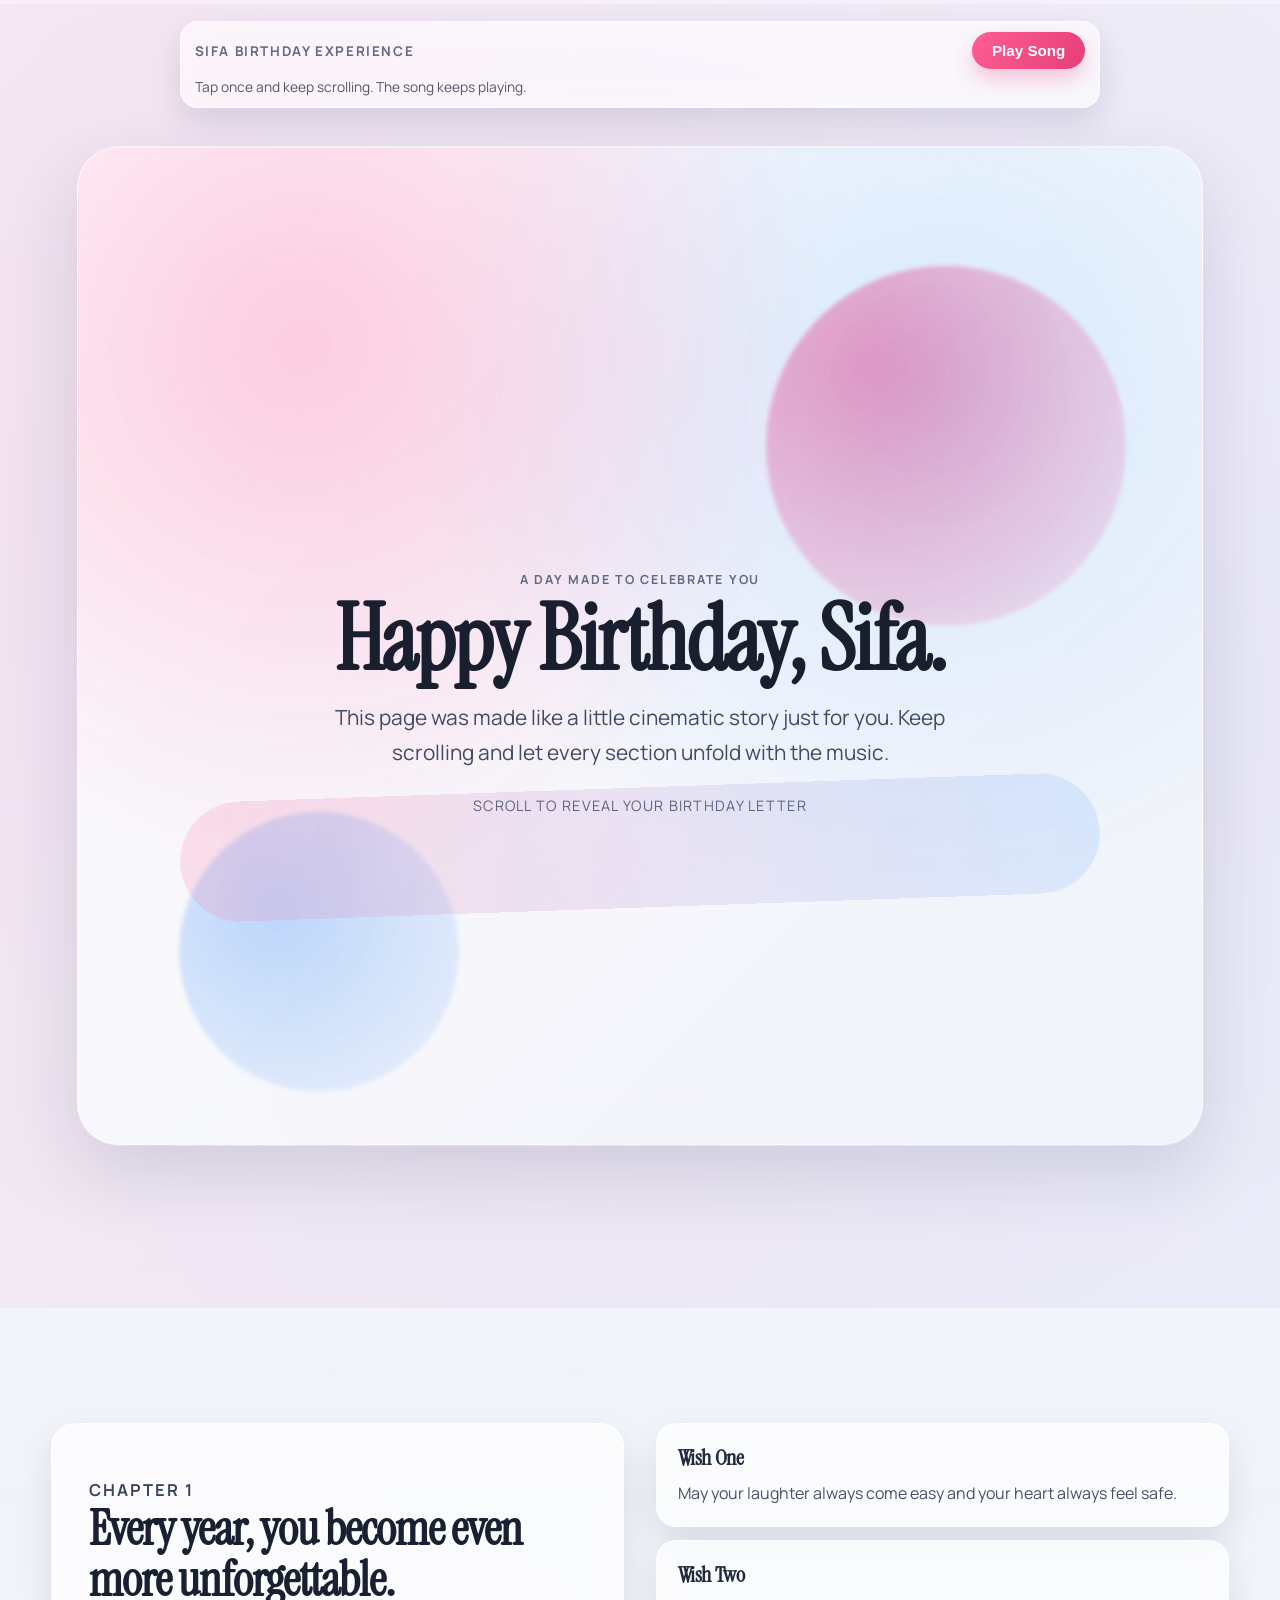
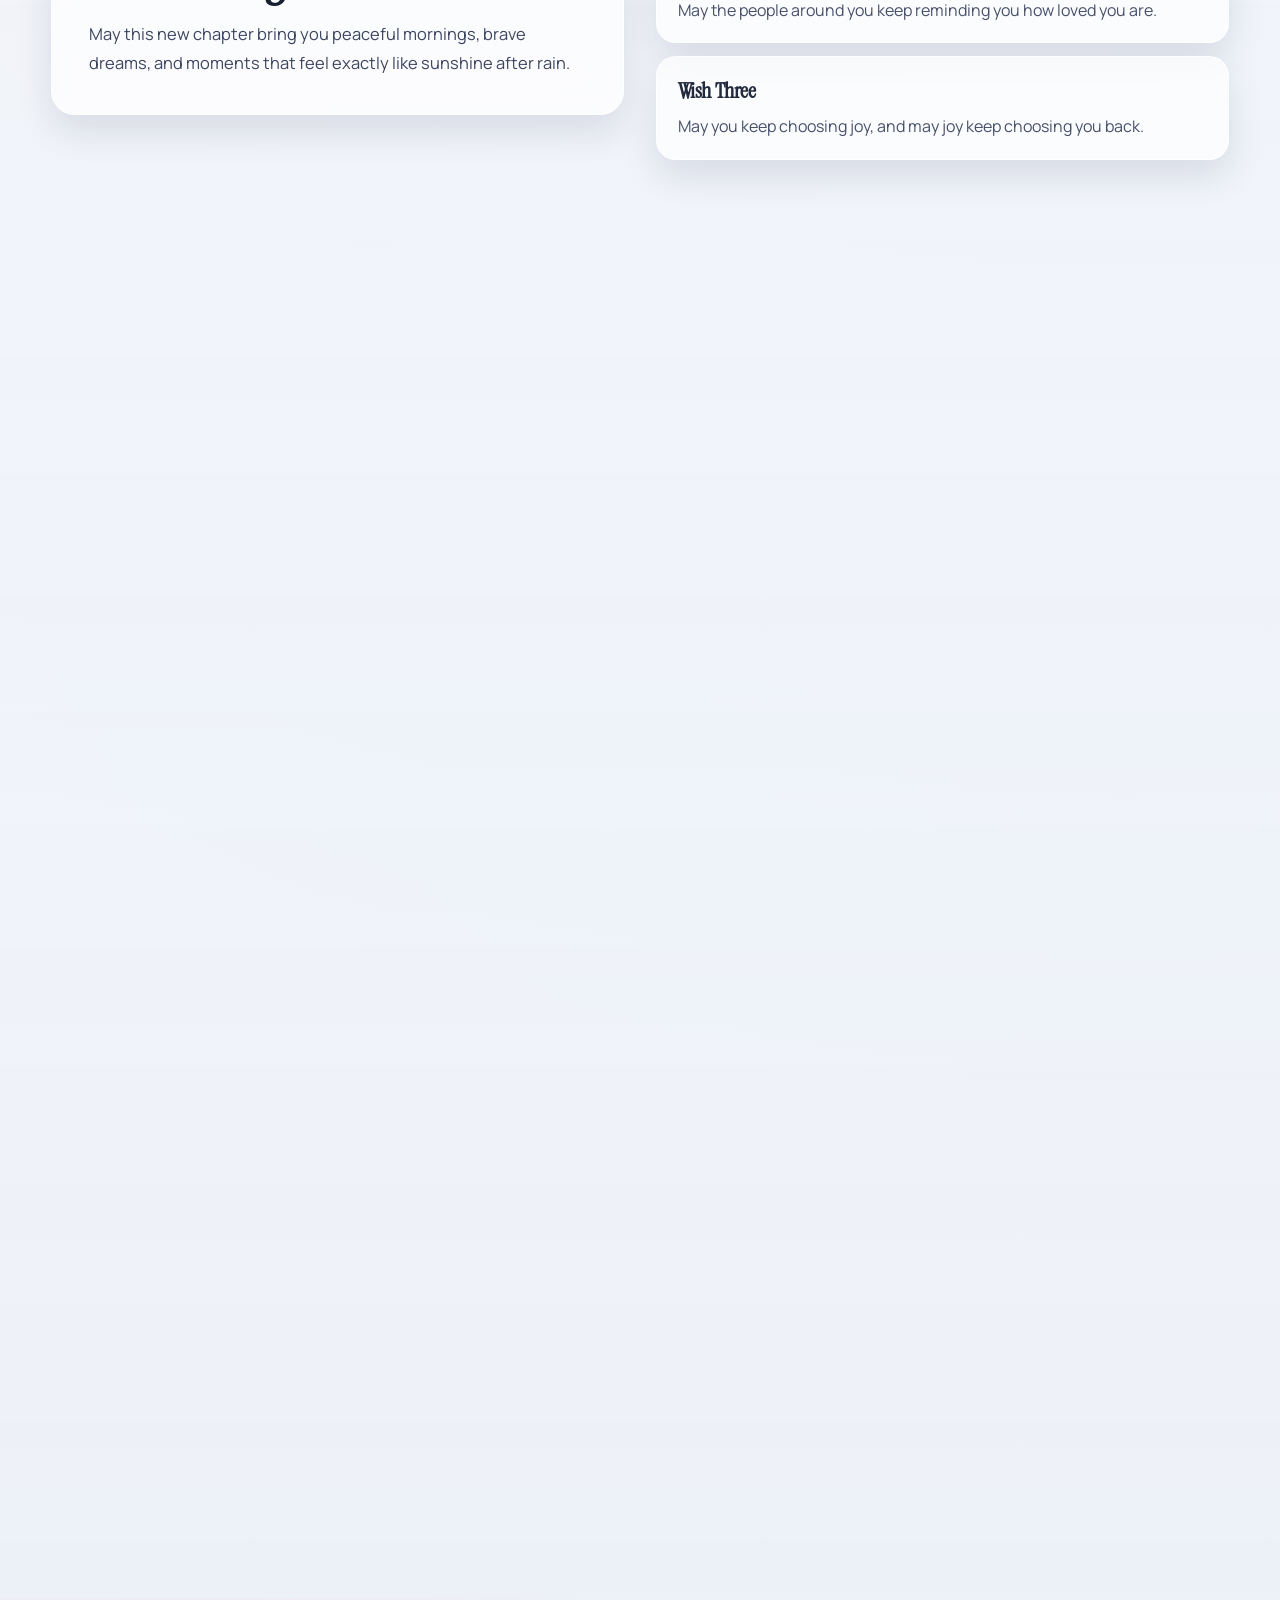
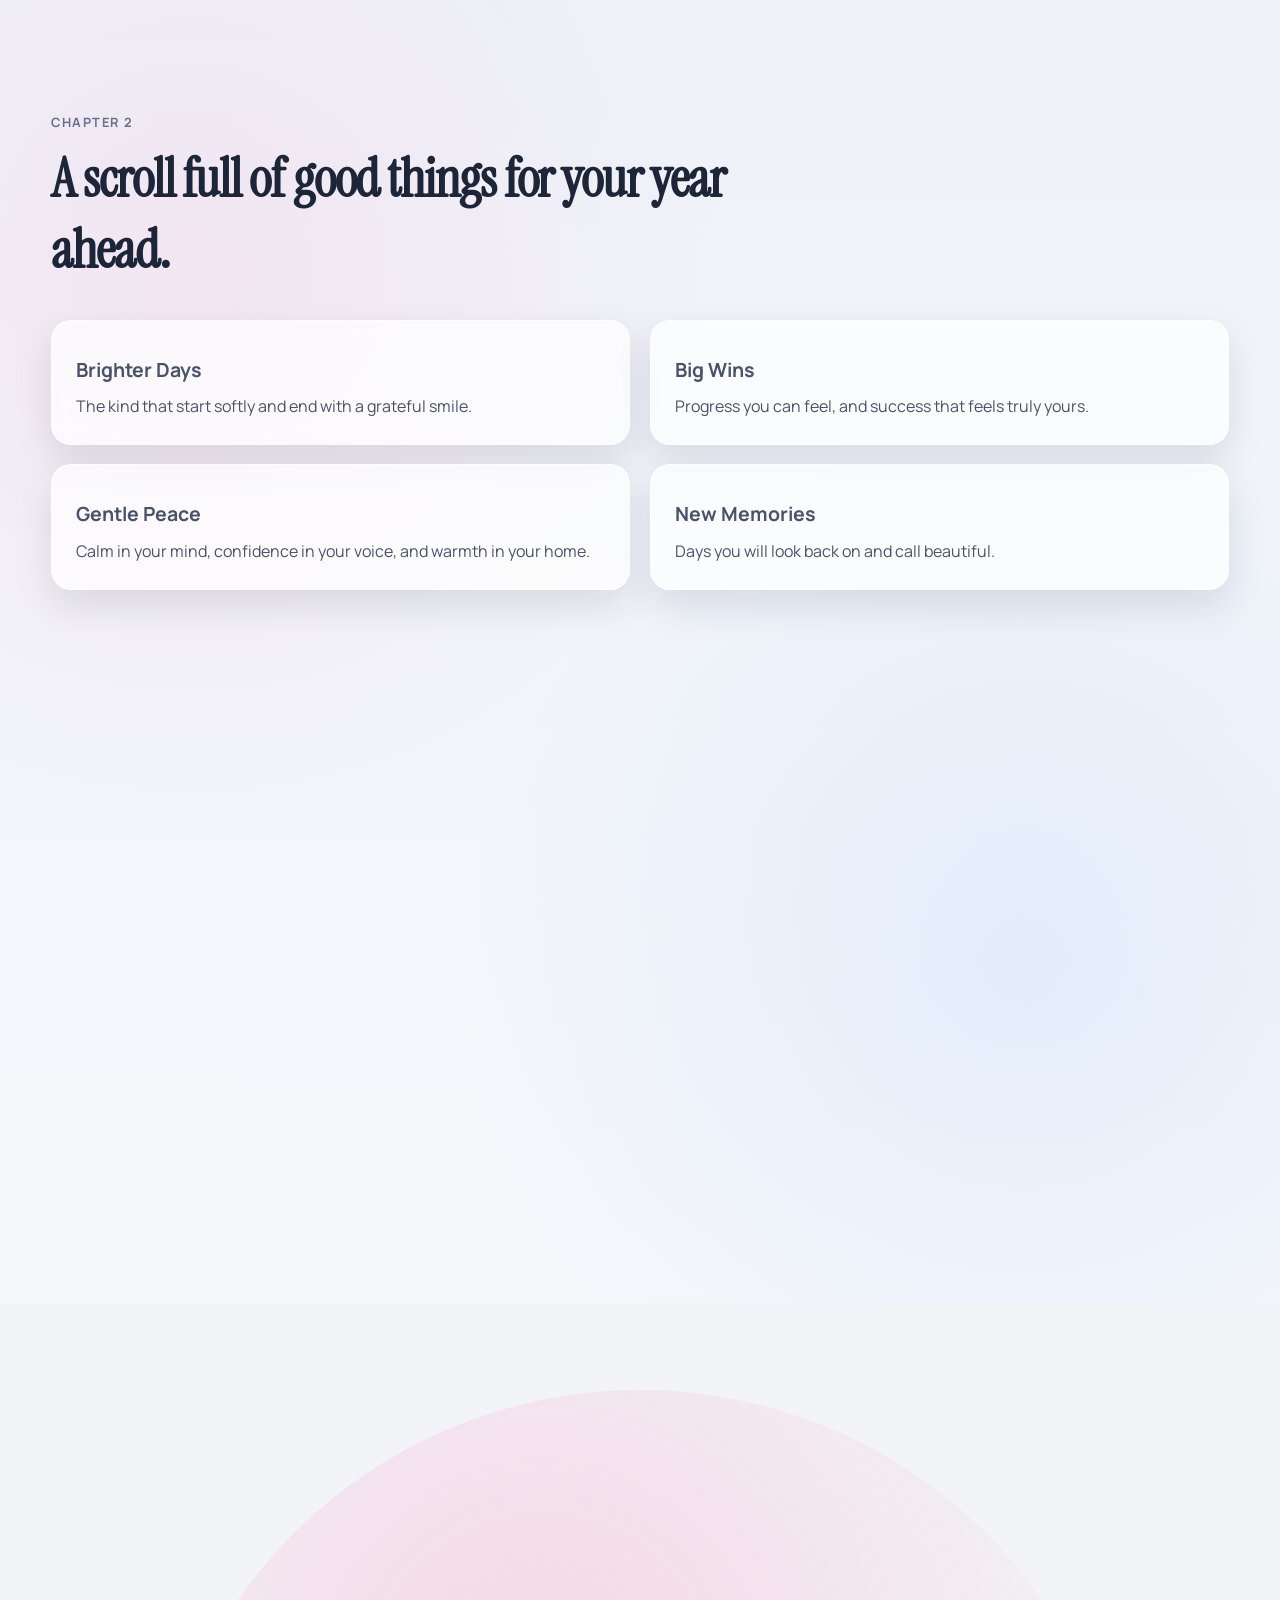
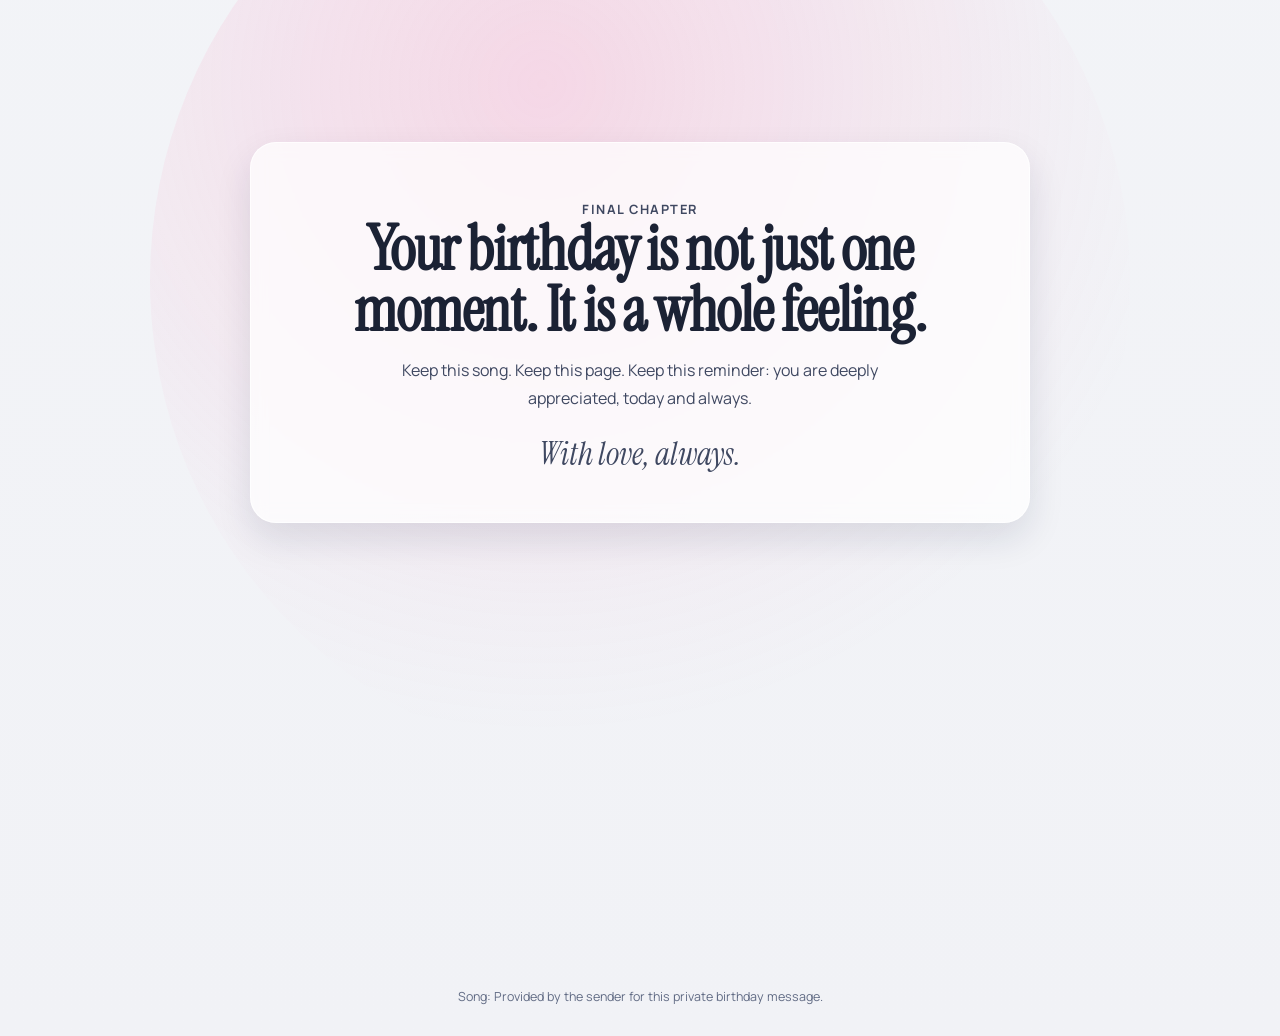
==== index.html @ 954534c9 "Redesign birthday page with immersive scroll storytelling and persistent audio dock" ====
<!doctype html>
<html lang="en">
<head>
  <meta charset="UTF-8" />
  <meta name="viewport" content="width=device-width, initial-scale=1.0" />
  <title>Happy Birthday, Sifa</title>
  <meta name="description" content="An animated birthday story for Sifa with engaging scroll effects and music." />
  <link rel="preconnect" href="https://fonts.googleapis.com" />
  <link rel="preconnect" href="https://fonts.gstatic.com" crossorigin />
  <link href="https://fonts.googleapis.com/css2?family=Instrument+Serif:ital@0;1&family=Manrope:wght@400;500;600;700&display=swap" rel="stylesheet" />
  <link rel="icon" href="assets/heart-favicon.svg" type="image/svg+xml" />
  <link rel="stylesheet" href="styles.css" />
</head>
<body>
  <div class="scroll-meter" aria-hidden="true"><span id="scroll-progress"></span></div>

  <header class="audio-dock" role="banner">
    <div class="audio-dock-shell">
      <p class="dock-label">Sifa Birthday Experience</p>
      <button id="music-toggle" type="button" aria-describedby="audio-status">Play Song</button>
      <p id="audio-status" class="status" aria-live="polite">Tap once and keep scrolling. The song keeps playing.</p>
    </div>
  </header>

  <main>
    <section class="panel hero" aria-label="Hero">
      <div class="layer hero-gradient" data-parallax data-speed="0.12"></div>
      <div class="layer hero-orb hero-orb-a" data-parallax data-speed="0.28"></div>
      <div class="layer hero-orb hero-orb-b" data-parallax data-speed="0.2"></div>
      <div class="layer hero-ribbon" data-parallax data-speed="0.16"></div>

      <div class="hero-content reveal">
        <p class="kicker">A Day Made To Celebrate You</p>
        <h1>Happy Birthday, Sifa.</h1>
        <p class="lede">
          This page was made like a little cinematic story just for you.
          Keep scrolling and let every section unfold with the music.
        </p>
        <p class="scroll-cue">Scroll to reveal your birthday letter</p>
      </div>
    </section>

    <section class="panel chapter chapter-one" aria-label="Birthday letter">
      <div class="chapter-frame">
        <article class="chapter-text reveal">
          <p class="chapter-id">Chapter 1</p>
          <h2>Every year, you become even more unforgettable.</h2>
          <p>
            May this new chapter bring you peaceful mornings, brave dreams,
            and moments that feel exactly like sunshine after rain.
          </p>
        </article>

        <div class="chapter-stack">
          <article class="glass-card reveal">
            <h3>Wish One</h3>
            <p>May your laughter always come easy and your heart always feel safe.</p>
          </article>
          <article class="glass-card reveal">
            <h3>Wish Two</h3>
            <p>May the people around you keep reminding you how loved you are.</p>
          </article>
          <article class="glass-card reveal">
            <h3>Wish Three</h3>
            <p>May you keep choosing joy, and may joy keep choosing you back.</p>
          </article>
        </div>
      </div>
    </section>

    <section class="panel moments" aria-label="Moments">
      <div class="moments-intro reveal">
        <p class="chapter-id">Chapter 2</p>
        <h2>A scroll full of good things for your year ahead.</h2>
      </div>

      <div class="moments-grid">
        <article class="moment reveal">
          <p class="moment-title">Brighter Days</p>
          <p>The kind that start softly and end with a grateful smile.</p>
        </article>
        <article class="moment reveal">
          <p class="moment-title">Big Wins</p>
          <p>Progress you can feel, and success that feels truly yours.</p>
        </article>
        <article class="moment reveal">
          <p class="moment-title">Gentle Peace</p>
          <p>Calm in your mind, confidence in your voice, and warmth in your home.</p>
        </article>
        <article class="moment reveal">
          <p class="moment-title">New Memories</p>
          <p>Days you will look back on and call beautiful.</p>
        </article>
      </div>
    </section>

    <section class="panel finale" aria-label="Final message">
      <div class="layer finale-glow" data-parallax data-speed="0.22"></div>
      <div class="finale-card reveal">
        <p class="chapter-id">Final Chapter</p>
        <h2>Your birthday is not just one moment. It is a whole feeling.</h2>
        <p>
          Keep this song. Keep this page. Keep this reminder:
          you are deeply appreciated, today and always.
        </p>
        <p class="signature">With love, always.</p>
      </div>
    </section>
  </main>

  <audio id="birthday-song" preload="auto" loop>
    <source src="assets/happy-birthday.mp3" type="audio/mpeg" />
    Your browser does not support the audio element.
  </audio>

  <footer class="credit">Song: Provided by the sender for this private birthday message.</footer>

  <script src="script.js"></script>
</body>
</html>
---- styles.css ----
:root {
  --ink: #1c2130;
  --muted: #636a80;
  --cream: #f7f6f3;
  --panel: #f0f2f7;
  --highlight: #fb4f86;
  --highlight-soft: rgba(251, 79, 134, 0.16);
  --line: rgba(255, 255, 255, 0.7);
}

* {
  box-sizing: border-box;
}

html,
body {
  margin: 0;
  padding: 0;
}

body {
  font-family: "Manrope", "Segoe UI", sans-serif;
  color: var(--ink);
  background:
    radial-gradient(circle at 12% 8%, rgba(247, 169, 203, 0.28), transparent 34%),
    radial-gradient(circle at 88% 12%, rgba(166, 201, 255, 0.26), transparent 40%),
    linear-gradient(180deg, #fcfcfd 0%, #f4f6f9 56%, #f1f2f6 100%);
  overflow-x: hidden;
}

.scroll-meter {
  position: fixed;
  top: 0;
  left: 0;
  width: 100%;
  height: 4px;
  background: rgba(255, 255, 255, 0.35);
  z-index: 30;
}

#scroll-progress {
  display: block;
  height: 100%;
  width: 0%;
  background: linear-gradient(90deg, #ff5f92, #ff8a5d);
  box-shadow: 0 0 16px rgba(255, 95, 146, 0.48);
  transition: width 120ms linear;
}

.audio-dock {
  position: fixed;
  top: clamp(0.8rem, 2vw, 1.3rem);
  left: 50%;
  transform: translateX(-50%);
  width: min(920px, 92vw);
  z-index: 20;
  pointer-events: none;
}

.audio-dock-shell {
  pointer-events: auto;
  display: grid;
  grid-template-columns: 1fr auto;
  gap: 0.5rem 1rem;
  align-items: center;
  border-radius: 18px;
  padding: 0.65rem 0.85rem 0.7rem;
  background: rgba(255, 255, 255, 0.62);
  border: 1px solid var(--line);
  box-shadow: 0 14px 32px rgba(20, 31, 64, 0.12);
  backdrop-filter: blur(12px) saturate(1.2);
  -webkit-backdrop-filter: blur(12px) saturate(1.2);
}

.dock-label {
  margin: 0;
  font-size: 0.84rem;
  font-weight: 700;
  letter-spacing: 0.12em;
  text-transform: uppercase;
  color: var(--muted);
}

.status {
  grid-column: 1 / -1;
  margin: 0;
  font-size: 0.86rem;
  color: #50576c;
}

button {
  border: none;
  border-radius: 999px;
  padding: 0.62rem 1.25rem;
  font-size: 0.95rem;
  font-weight: 700;
  color: #fff;
  background: linear-gradient(120deg, #fe5e92, #e63f78);
  cursor: pointer;
  box-shadow: 0 10px 20px rgba(230, 63, 120, 0.28);
  transition: transform 180ms ease, box-shadow 180ms ease;
}

button:hover,
button:focus-visible {
  transform: translateY(-1px);
  box-shadow: 0 14px 24px rgba(230, 63, 120, 0.34);
}

button:active {
  transform: translateY(0);
}

main {
  padding-top: 5.8rem;
}

.panel {
  position: relative;
  min-height: 120vh;
  padding: clamp(5rem, 9vw, 8rem) clamp(1.2rem, 4vw, 5rem);
}

.hero {
  min-height: 135vh;
  display: grid;
  place-items: center;
  isolation: isolate;
}

.layer {
  position: absolute;
  pointer-events: none;
  transform: translate3d(0, var(--parallax, 0px), 0);
  will-change: transform;
}

.hero-gradient {
  inset: 8vh 6vw 16vh;
  border-radius: 42px;
  background:
    radial-gradient(circle at 20% 20%, rgba(255, 132, 179, 0.38), transparent 44%),
    radial-gradient(circle at 76% 24%, rgba(155, 205, 255, 0.35), transparent 46%),
    linear-gradient(135deg, rgba(255, 255, 255, 0.86), rgba(242, 245, 251, 0.88));
  border: 1px solid rgba(255, 255, 255, 0.74);
  box-shadow: 0 30px 70px rgba(33, 48, 84, 0.14);
}

.hero-orb {
  border-radius: 999px;
  filter: blur(2px);
  mix-blend-mode: multiply;
}

.hero-orb-a {
  width: min(40vw, 360px);
  aspect-ratio: 1;
  top: 18vh;
  right: 12vw;
  background: radial-gradient(circle at 30% 28%, rgba(255, 116, 168, 0.66), rgba(255, 116, 168, 0.08));
}

.hero-orb-b {
  width: min(32vw, 280px);
  aspect-ratio: 1;
  bottom: 14vh;
  left: 14vw;
  background: radial-gradient(circle at 35% 35%, rgba(112, 173, 251, 0.44), rgba(112, 173, 251, 0.08));
}

.hero-ribbon {
  width: min(76vw, 920px);
  height: clamp(70px, 11vw, 120px);
  top: 62%;
  left: 50%;
  transform: translate3d(-50%, var(--parallax, 0px), 0) rotate(-2deg);
  border-radius: 999px;
  background: linear-gradient(95deg, rgba(255, 117, 161, 0.2), rgba(135, 188, 255, 0.24));
}

.hero-content {
  position: relative;
  max-width: 760px;
  text-align: center;
  padding: clamp(1.8rem, 4vw, 2.8rem);
}

.kicker {
  margin: 0;
  text-transform: uppercase;
  letter-spacing: 0.14em;
  font-size: 0.78rem;
  font-weight: 700;
  color: var(--muted);
}

h1,
h2,
h3 {
  margin: 0;
  font-family: "Instrument Serif", Georgia, serif;
  letter-spacing: -0.02em;
}

h1 {
  margin-top: 0.55rem;
  font-size: clamp(2.3rem, 8vw, 5.6rem);
  line-height: 0.95;
  color: #191f2e;
}

.lede {
  margin: 1.15rem auto 0;
  max-width: 54ch;
  font-size: clamp(1.02rem, 2.3vw, 1.3rem);
  color: #414a62;
  line-height: 1.7;
}

.scroll-cue {
  margin-top: 1.6rem;
  font-size: 0.9rem;
  letter-spacing: 0.09em;
  text-transform: uppercase;
  color: #5b6480;
}

.chapter-one {
  min-height: 210vh;
  background:
    linear-gradient(180deg, rgba(242, 245, 250, 0.88), rgba(236, 240, 247, 0.94));
}

.chapter-frame {
  position: sticky;
  top: clamp(5.8rem, 10vh, 7.8rem);
  display: grid;
  grid-template-columns: 1fr 1fr;
  gap: clamp(1rem, 3vw, 2rem);
  align-items: start;
}

.chapter-text,
.glass-card,
.finale-card,
.moment {
  background: rgba(255, 255, 255, 0.72);
  border: 1px solid rgba(255, 255, 255, 0.75);
  box-shadow: 0 16px 36px rgba(19, 31, 62, 0.11);
  backdrop-filter: blur(8px);
  -webkit-backdrop-filter: blur(8px);
}

.chapter-text {
  border-radius: 24px;
  padding: clamp(1.5rem, 3vw, 2.3rem);
}

.chapter-id {
  margin: 0 0 0.72rem;
  font-size: 0.8rem;
  text-transform: uppercase;
  letter-spacing: 0.12em;
  color: #66708a;
  font-weight: 700;
}

.chapter-text h2 {
  font-size: clamp(1.9rem, 4.5vw, 3rem);
  line-height: 1.05;
  color: #182032;
}

.chapter-text p {
  margin: 0.95rem 0 0;
  font-size: 1.03rem;
  line-height: 1.72;
  color: #3c4560;
}

.chapter-stack {
  display: grid;
  gap: 0.8rem;
}

.glass-card {
  border-radius: 20px;
  padding: 1.2rem 1.3rem;
}

.glass-card h3 {
  font-size: 1.38rem;
  color: #222a3e;
}

.glass-card p {
  margin: 0.55rem 0 0;
  color: #47506a;
  line-height: 1.6;
}

.moments {
  min-height: 145vh;
  background:
    radial-gradient(circle at 15% 22%, rgba(255, 130, 182, 0.12), transparent 36%),
    radial-gradient(circle at 80% 74%, rgba(125, 181, 255, 0.14), transparent 40%),
    linear-gradient(180deg, #eef2f8, #f6f7fb);
}

.moments-intro {
  max-width: 760px;
}

.moments-intro h2 {
  font-size: clamp(1.9rem, 4.4vw, 3.4rem);
  color: #1d2538;
}

.moments-grid {
  margin-top: clamp(1.2rem, 4vw, 2.2rem);
  display: grid;
  grid-template-columns: repeat(2, minmax(0, 1fr));
  gap: clamp(0.8rem, 2vw, 1.2rem);
}

.moment {
  border-radius: 20px;
  padding: clamp(1rem, 2.6vw, 1.5rem);
}

.moment-title {
  margin: 0;
  font-size: 1.22rem;
  font-weight: 700;
  color: #1f2940;
}

.moment p {
  margin: 0.58rem 0 0;
  line-height: 1.6;
  color: #4a526b;
}

.finale {
  min-height: 140vh;
  display: grid;
  place-items: center;
  isolation: isolate;
}

.finale-glow {
  width: min(80vw, 980px);
  height: min(80vw, 980px);
  border-radius: 999px;
  top: 18%;
  left: 50%;
  transform: translate3d(-50%, var(--parallax, 0px), 0);
  background: radial-gradient(circle at 40% 30%, rgba(255, 127, 177, 0.24), rgba(255, 127, 177, 0.03) 58%, transparent 72%);
}

.finale-card {
  position: relative;
  z-index: 1;
  width: min(780px, 92vw);
  border-radius: 26px;
  padding: clamp(1.6rem, 4vw, 2.5rem);
  text-align: center;
}

.finale-card h2 {
  font-size: clamp(2rem, 5vw, 3.8rem);
  line-height: 1;
  color: #1b2234;
}

.finale-card p {
  margin: 0.95rem auto 0;
  max-width: 52ch;
  line-height: 1.72;
  color: #3f4861;
}

.signature {
  margin-top: 1.35rem;
  font-family: "Instrument Serif", Georgia, serif;
  font-size: clamp(1.4rem, 3vw, 2rem);
  font-style: italic;
  color: #172238;
}

.credit {
  padding: 1.6rem 1rem 1.9rem;
  text-align: center;
  font-size: 0.78rem;
  color: #616b84;
}

.reveal {
  opacity: 0;
  transform: translateY(26px) scale(0.985);
  transition: opacity 620ms ease, transform 700ms ease;
}

.reveal.is-visible {
  opacity: 1;
  transform: translateY(0) scale(1);
}

@media (max-width: 920px) {
  .chapter-frame {
    grid-template-columns: 1fr;
    position: static;
  }

  .chapter-one {
    min-height: auto;
  }

  .moments-grid {
    grid-template-columns: 1fr;
  }
}

@media (max-width: 640px) {
  .audio-dock-shell {
    grid-template-columns: 1fr;
    gap: 0.5rem;
  }

  button {
    width: 100%;
  }

  main {
    padding-top: 7.4rem;
  }

  .panel {
    padding-inline: 1rem;
  }
}

@media (prefers-reduced-motion: reduce) {
  .layer,
  .reveal,
  button,
  #scroll-progress {
    transition: none !important;
    animation: none !important;
  }

  .reveal {
    opacity: 1;
    transform: none;
  }
}
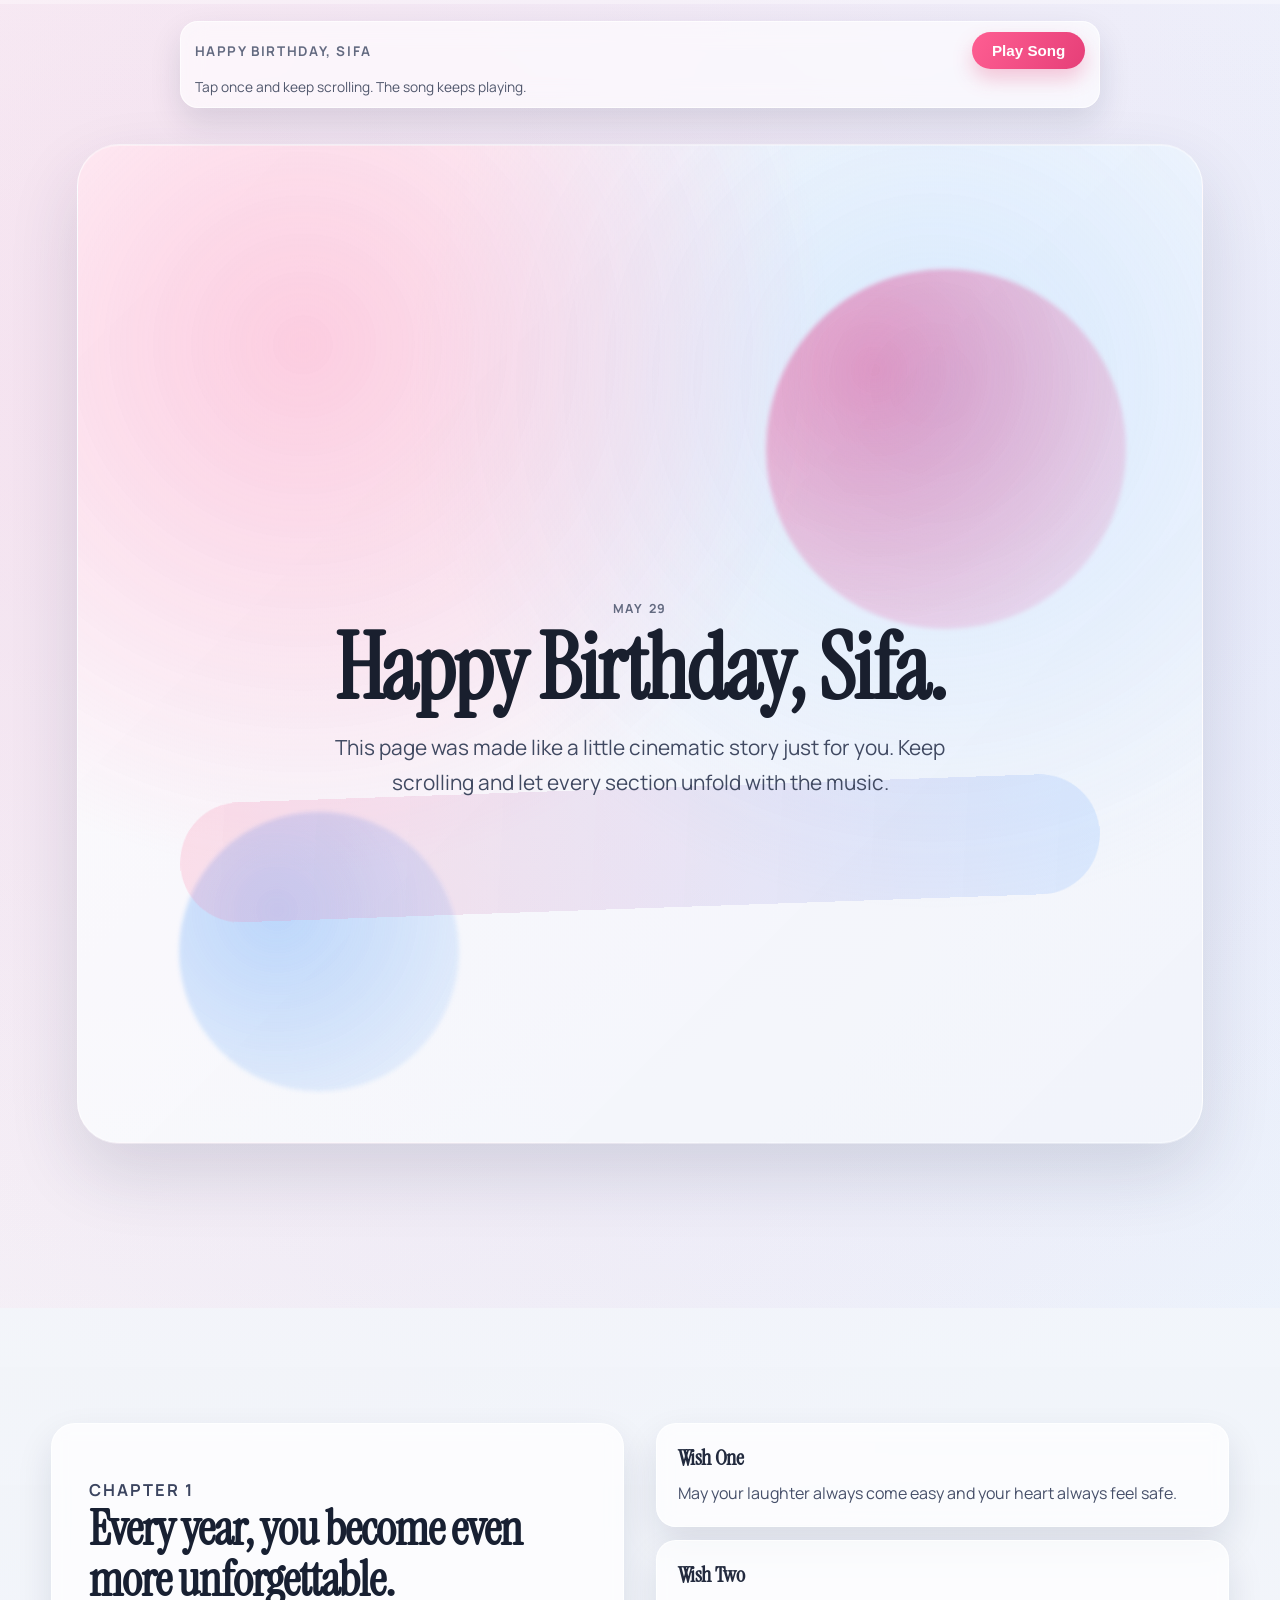
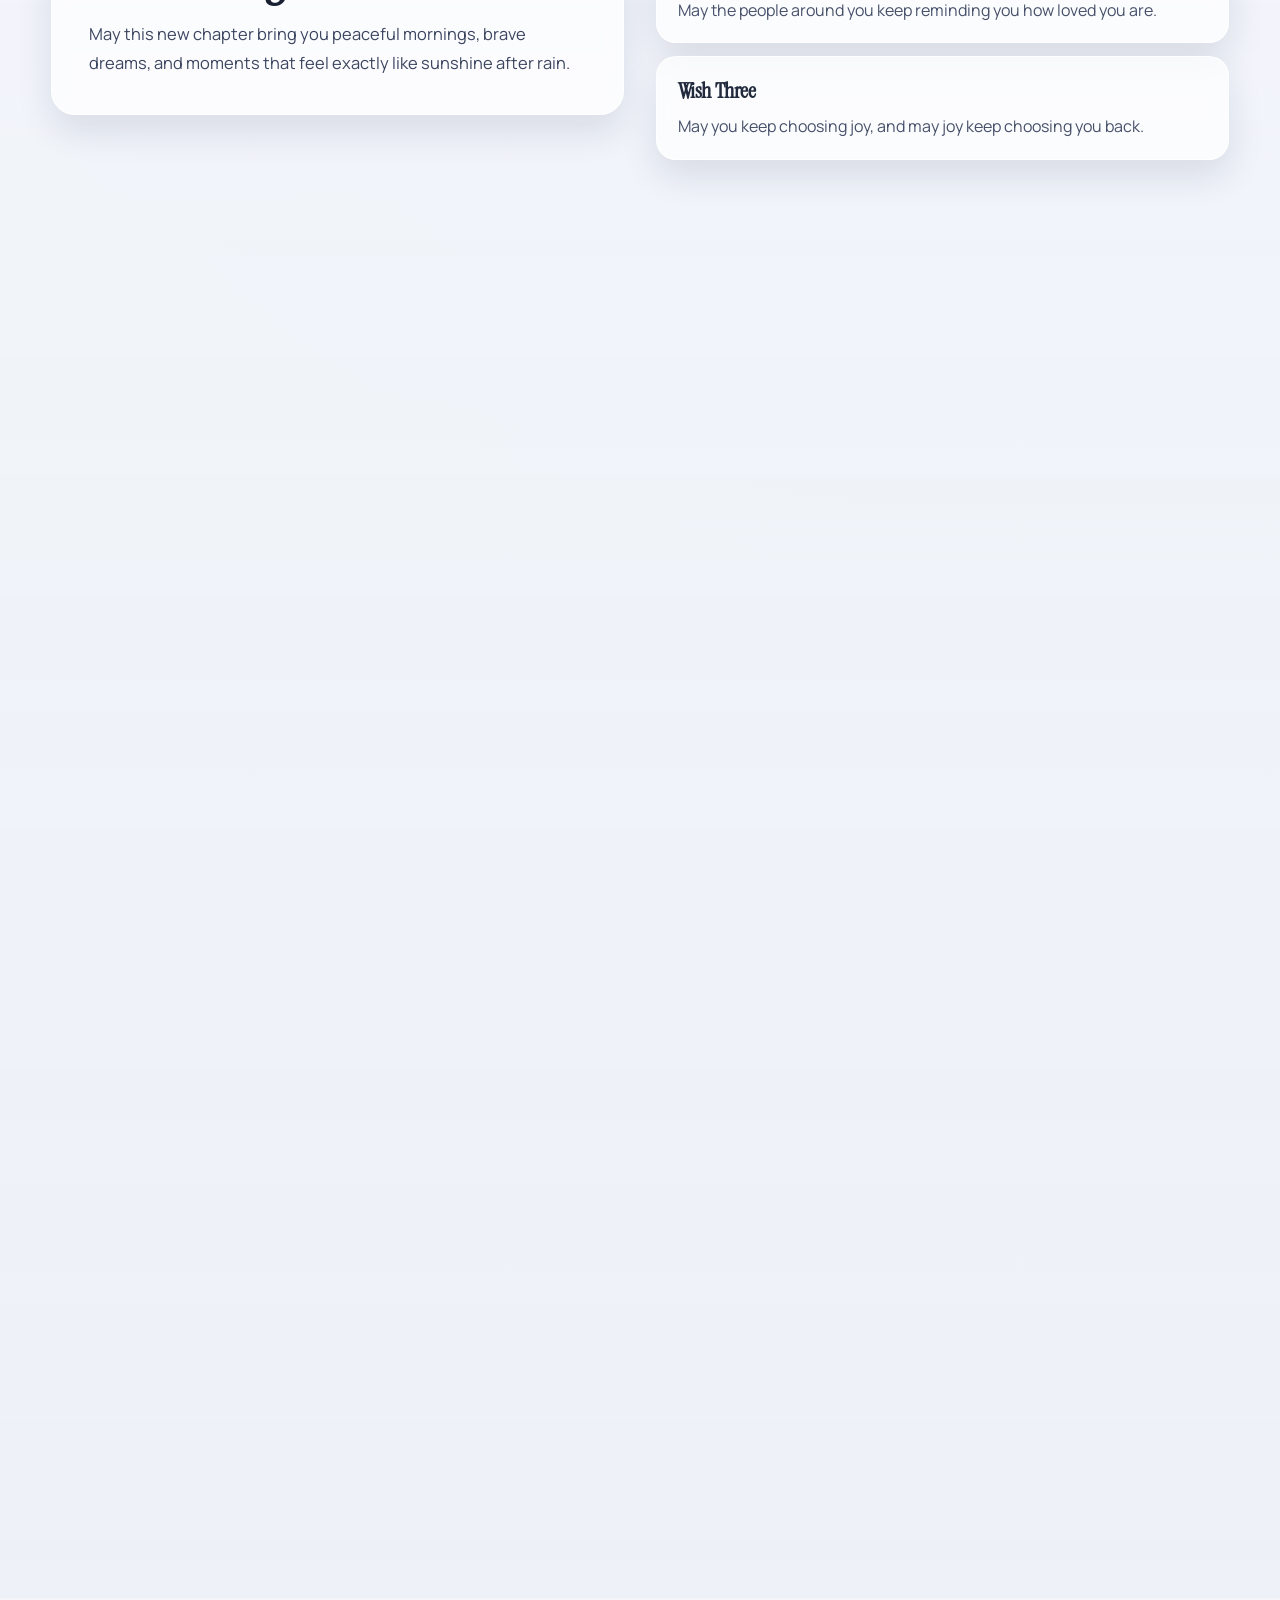
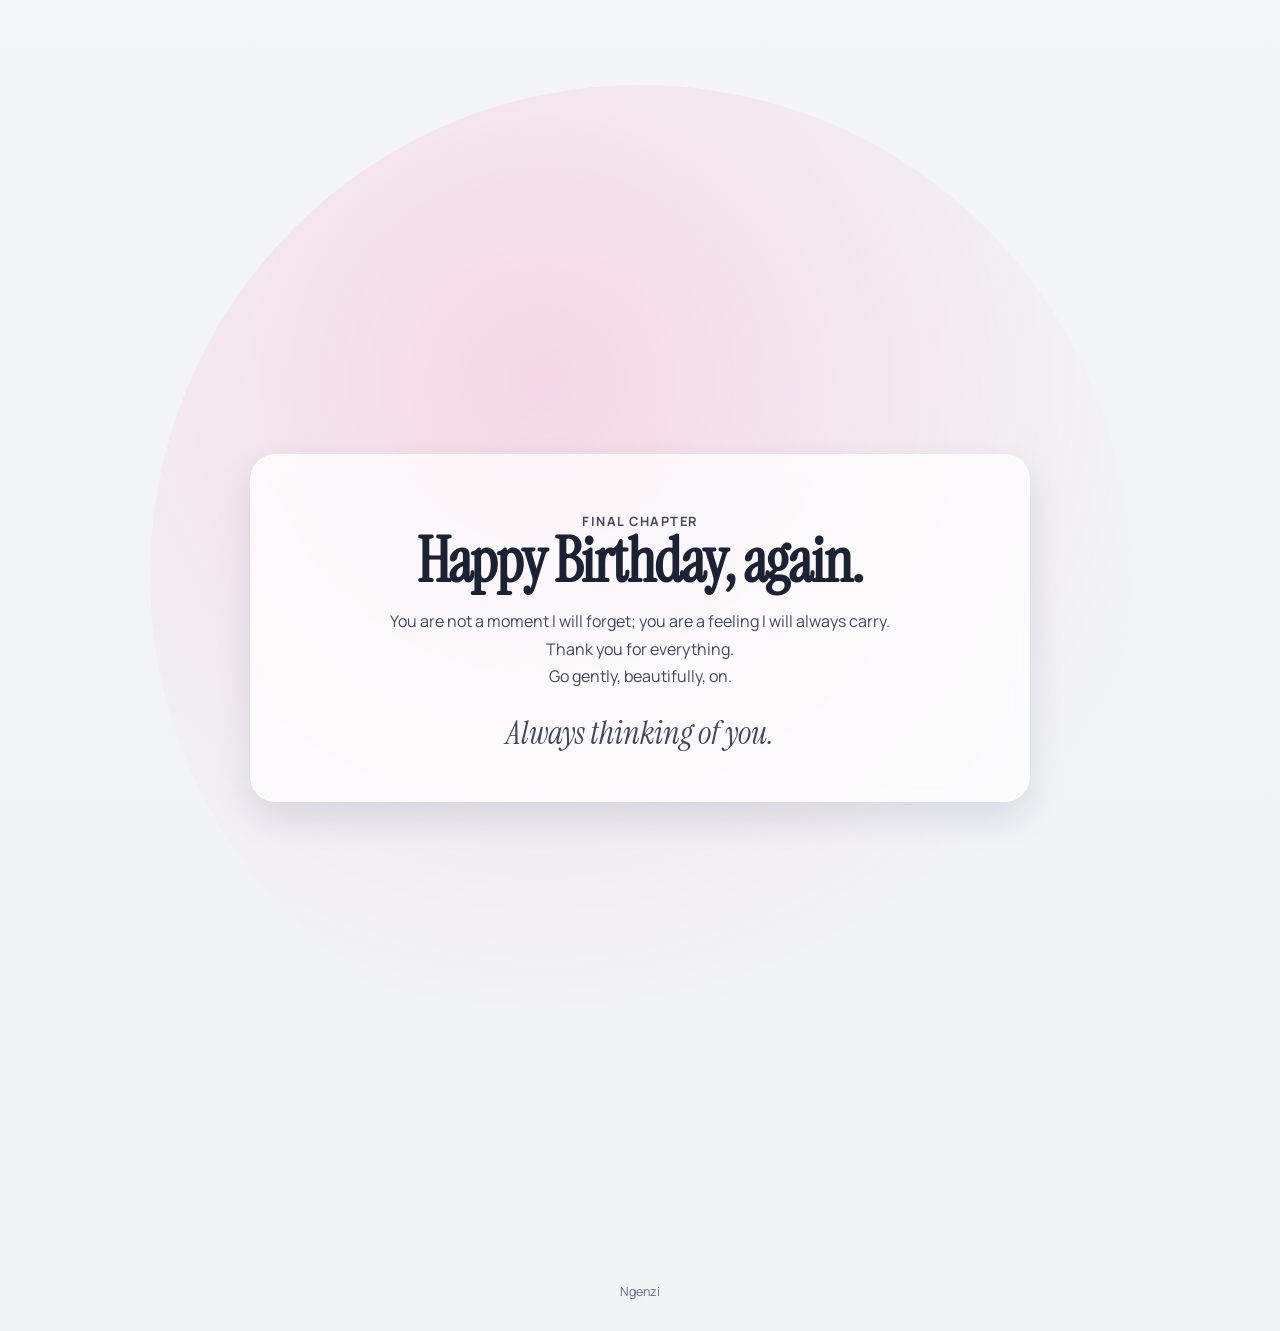
==== commit d11498d4: "Polish birthday page text and restore audio status element" ====
--- a/index.html
+++ b/index.html
@@ -16,7 +16,7 @@
 
   <header class="audio-dock" role="banner">
     <div class="audio-dock-shell">
-      <p class="dock-label">Sifa Birthday Experience</p>
+      <p class="dock-label">Happy Birthday, Sifa</p>
       <button id="music-toggle" type="button" aria-describedby="audio-status">Play Song</button>
       <p id="audio-status" class="status" aria-live="polite">Tap once and keep scrolling. The song keeps playing.</p>
     </div>
@@ -30,13 +30,12 @@
       <div class="layer hero-ribbon" data-parallax data-speed="0.16"></div>
 
       <div class="hero-content reveal">
-        <p class="kicker">A Day Made To Celebrate You</p>
+        <p class="kicker">May 29</p>
         <h1>Happy Birthday, Sifa.</h1>
         <p class="lede">
           This page was made like a little cinematic story just for you.
           Keep scrolling and let every section unfold with the music.
         </p>
-        <p class="scroll-cue">Scroll to reveal your birthday letter</p>
       </div>
     </section>
 
@@ -68,42 +67,19 @@
       </div>
     </section>
 
-    <section class="panel moments" aria-label="Moments">
-      <div class="moments-intro reveal">
-        <p class="chapter-id">Chapter 2</p>
-        <h2>A scroll full of good things for your year ahead.</h2>
-      </div>
-
-      <div class="moments-grid">
-        <article class="moment reveal">
-          <p class="moment-title">Brighter Days</p>
-          <p>The kind that start softly and end with a grateful smile.</p>
-        </article>
-        <article class="moment reveal">
-          <p class="moment-title">Big Wins</p>
-          <p>Progress you can feel, and success that feels truly yours.</p>
-        </article>
-        <article class="moment reveal">
-          <p class="moment-title">Gentle Peace</p>
-          <p>Calm in your mind, confidence in your voice, and warmth in your home.</p>
-        </article>
-        <article class="moment reveal">
-          <p class="moment-title">New Memories</p>
-          <p>Days you will look back on and call beautiful.</p>
-        </article>
-      </div>
-    </section>
 
     <section class="panel finale" aria-label="Final message">
       <div class="layer finale-glow" data-parallax data-speed="0.22"></div>
       <div class="finale-card reveal">
         <p class="chapter-id">Final Chapter</p>
-        <h2>Your birthday is not just one moment. It is a whole feeling.</h2>
+        <h2>Happy Birthday, again.</h2>
         <p>
-          Keep this song. Keep this page. Keep this reminder:
-          you are deeply appreciated, today and always.
+          You are not a moment I will forget; you are a feeling
+          I will always carry. Thank you for everything.
+          <br>
+          Go gently, beautifully, on.
         </p>
-        <p class="signature">With love, always.</p>
+        <p class="signature">Always thinking of you.</p>
       </div>
     </section>
   </main>
@@ -113,7 +89,7 @@
     Your browser does not support the audio element.
   </audio>
 
-  <footer class="credit">Song: Provided by the sender for this private birthday message.</footer>
+  <footer class="credit">Ngenzi</footer>
 
   <script src="script.js"></script>
 </body>
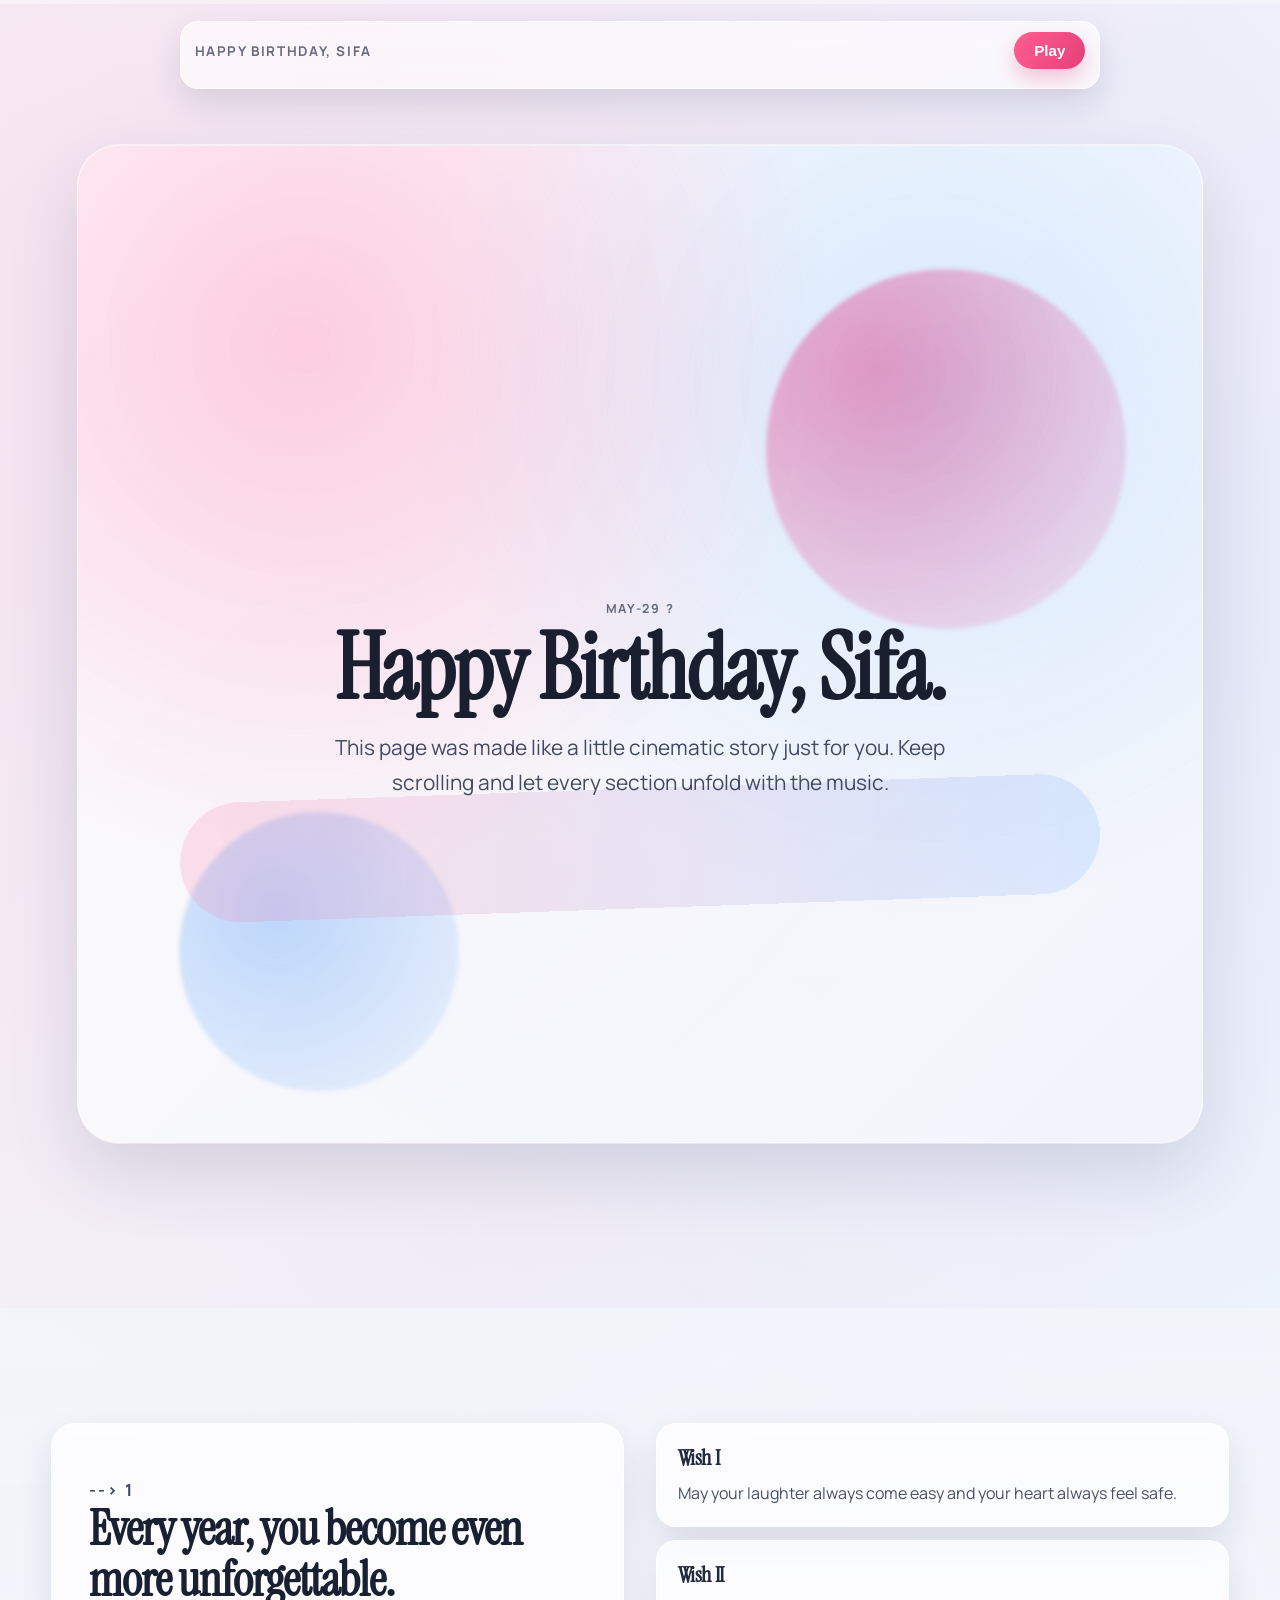
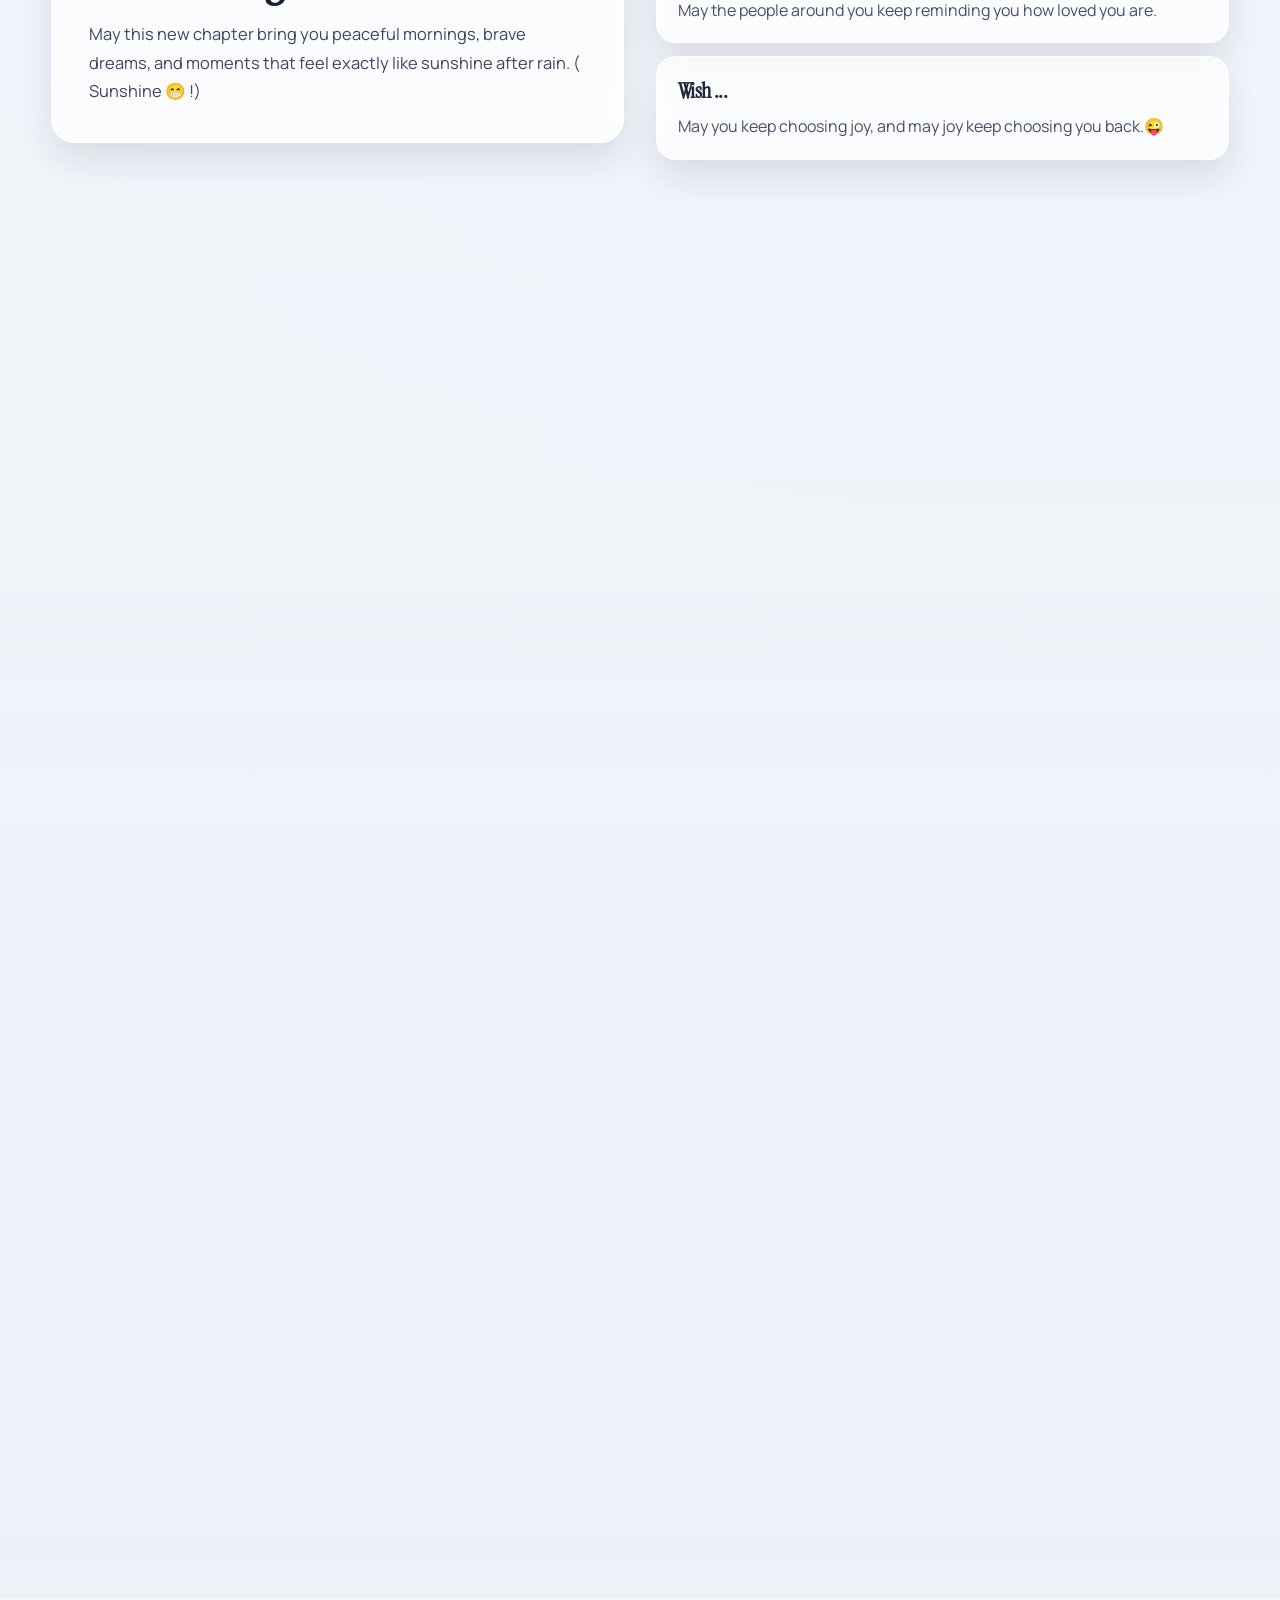
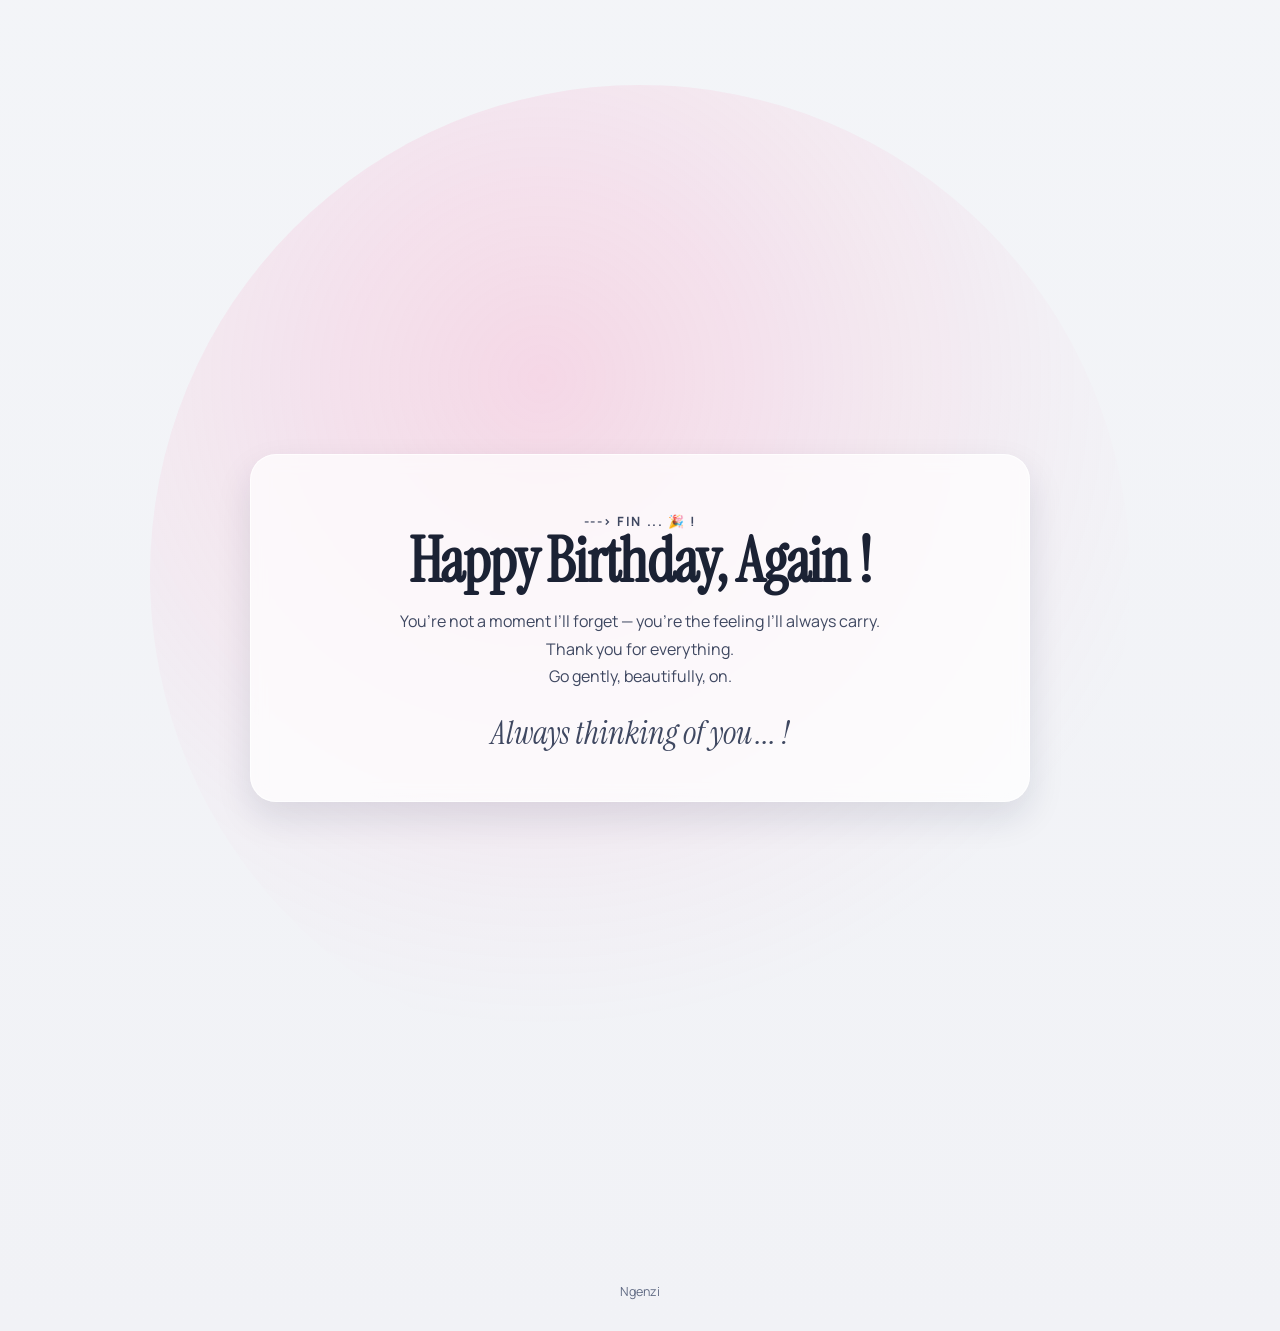
==== commit c2cdc595: "Restore user-authored birthday wording and remove chapter labels" ====
--- a/index.html
+++ b/index.html
@@ -17,8 +17,8 @@
   <header class="audio-dock" role="banner">
     <div class="audio-dock-shell">
       <p class="dock-label">Happy Birthday, Sifa</p>
-      <button id="music-toggle" type="button" aria-describedby="audio-status">Play Song</button>
-      <p id="audio-status" class="status" aria-live="polite">Tap once and keep scrolling. The song keeps playing.</p>
+      <button id="music-toggle" type="button" aria-describedby="audio-status">Play</button>
+      <p id="audio-status" class="status" aria-live="polite"></p>
     </div>
   </header>
 
@@ -30,7 +30,7 @@
       <div class="layer hero-ribbon" data-parallax data-speed="0.16"></div>
 
       <div class="hero-content reveal">
-        <p class="kicker">May 29</p>
+        <p class="kicker">May-29 ? </p>
         <h1>Happy Birthday, Sifa.</h1>
         <p class="lede">
           This page was made like a little cinematic story just for you.
@@ -42,26 +42,26 @@
     <section class="panel chapter chapter-one" aria-label="Birthday letter">
       <div class="chapter-frame">
         <article class="chapter-text reveal">
-          <p class="chapter-id">Chapter 1</p>
+          <p class="chapter-id">--> 1</p>
           <h2>Every year, you become even more unforgettable.</h2>
           <p>
             May this new chapter bring you peaceful mornings, brave dreams,
-            and moments that feel exactly like sunshine after rain.
+            and moments that feel exactly like sunshine after rain. ( Sunshine 😁 !)
           </p>
         </article>
 
         <div class="chapter-stack">
           <article class="glass-card reveal">
-            <h3>Wish One</h3>
+            <h3>Wish I</h3>
             <p>May your laughter always come easy and your heart always feel safe.</p>
           </article>
           <article class="glass-card reveal">
-            <h3>Wish Two</h3>
+            <h3>Wish II</h3>
             <p>May the people around you keep reminding you how loved you are.</p>
           </article>
           <article class="glass-card reveal">
-            <h3>Wish Three</h3>
-            <p>May you keep choosing joy, and may joy keep choosing you back.</p>
+            <h3>Wish ...</h3>
+            <p>May you keep choosing joy, and may joy keep choosing you back.😜</p>
           </article>
         </div>
       </div>
@@ -71,15 +71,15 @@
     <section class="panel finale" aria-label="Final message">
       <div class="layer finale-glow" data-parallax data-speed="0.22"></div>
       <div class="finale-card reveal">
-        <p class="chapter-id">Final Chapter</p>
-        <h2>Happy Birthday, again.</h2>
+        <p class="chapter-id">---> Fin ... 🎉 !</p>
+        <h2>Happy Birthday, Again !</h2>
         <p>
-          You are not a moment I will forget; you are a feeling
-          I will always carry. Thank you for everything.
+          You’re not a moment I’ll forget — you’re the feeling
+          I’ll always carry. Thank you for everything.
           <br>
           Go gently, beautifully, on.
         </p>
-        <p class="signature">Always thinking of you.</p>
+        <p class="signature">Always thinking of you ... !</p>
       </div>
     </section>
   </main>
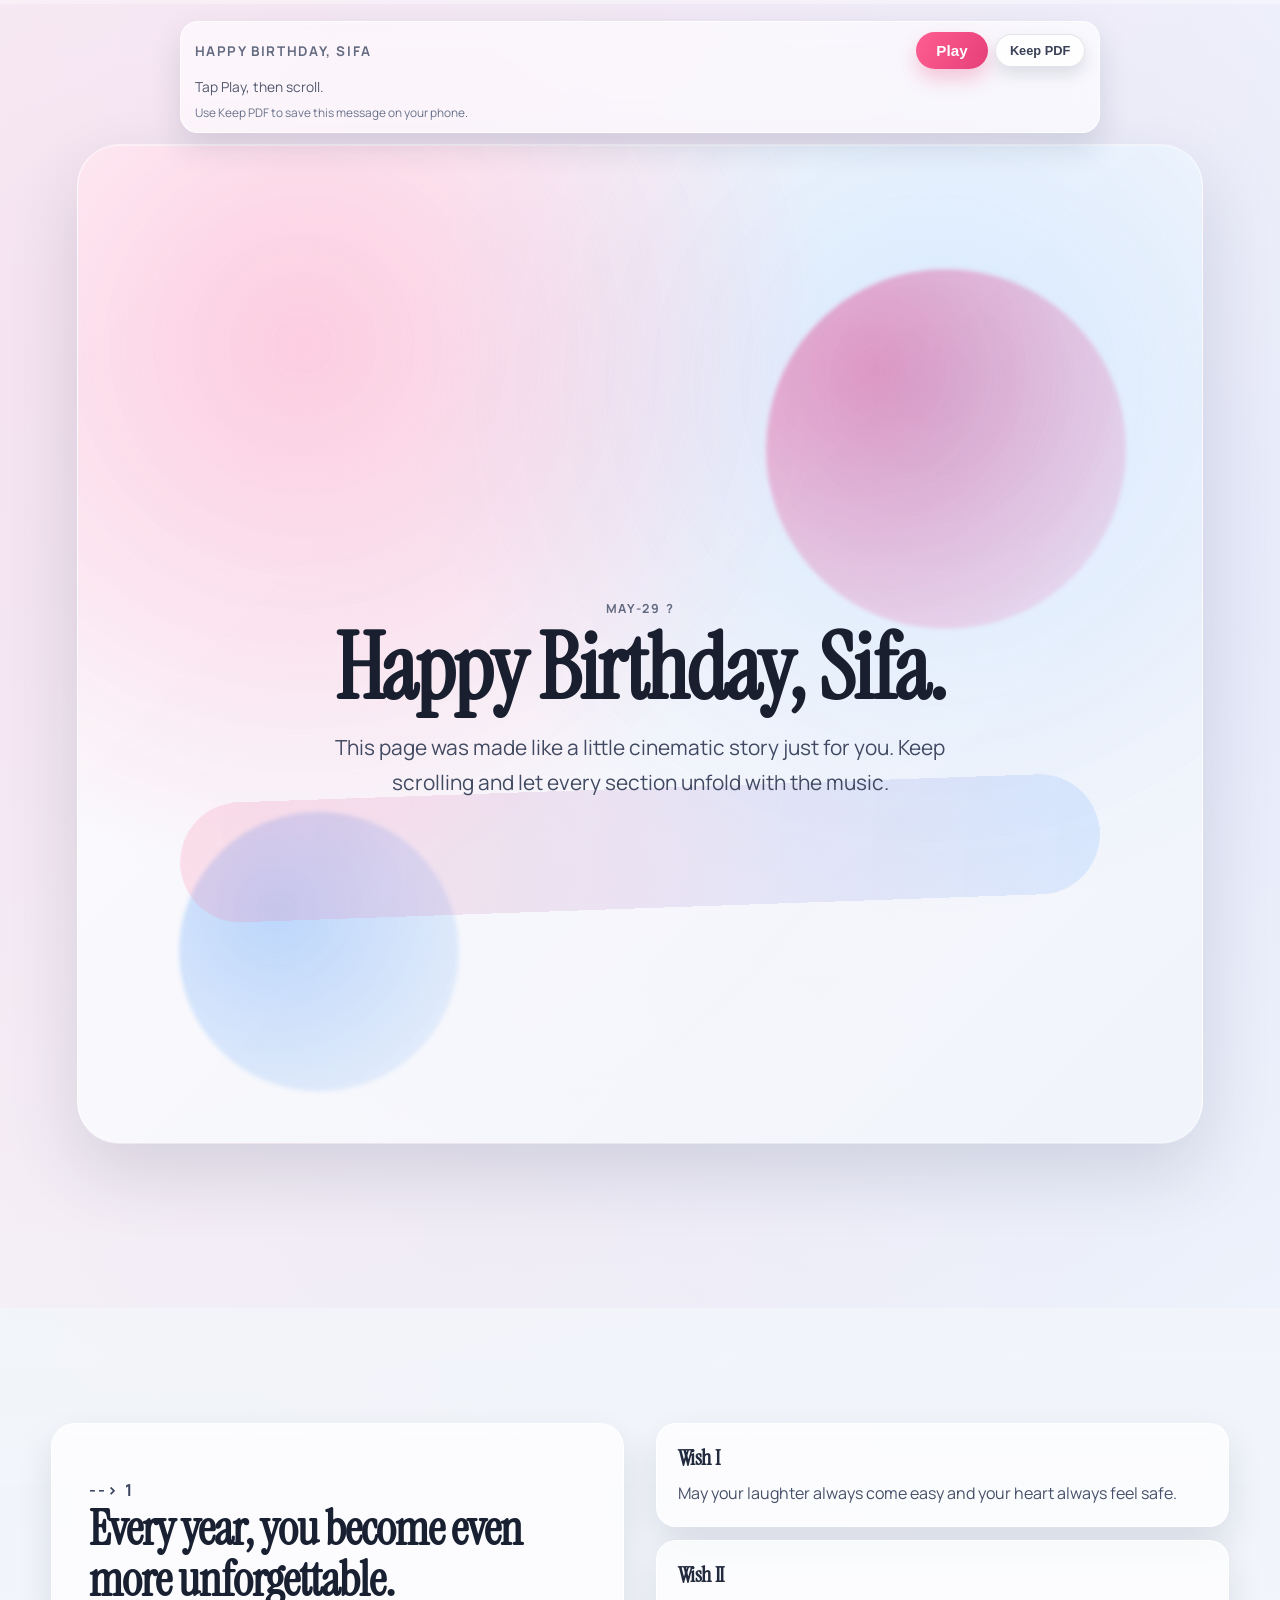
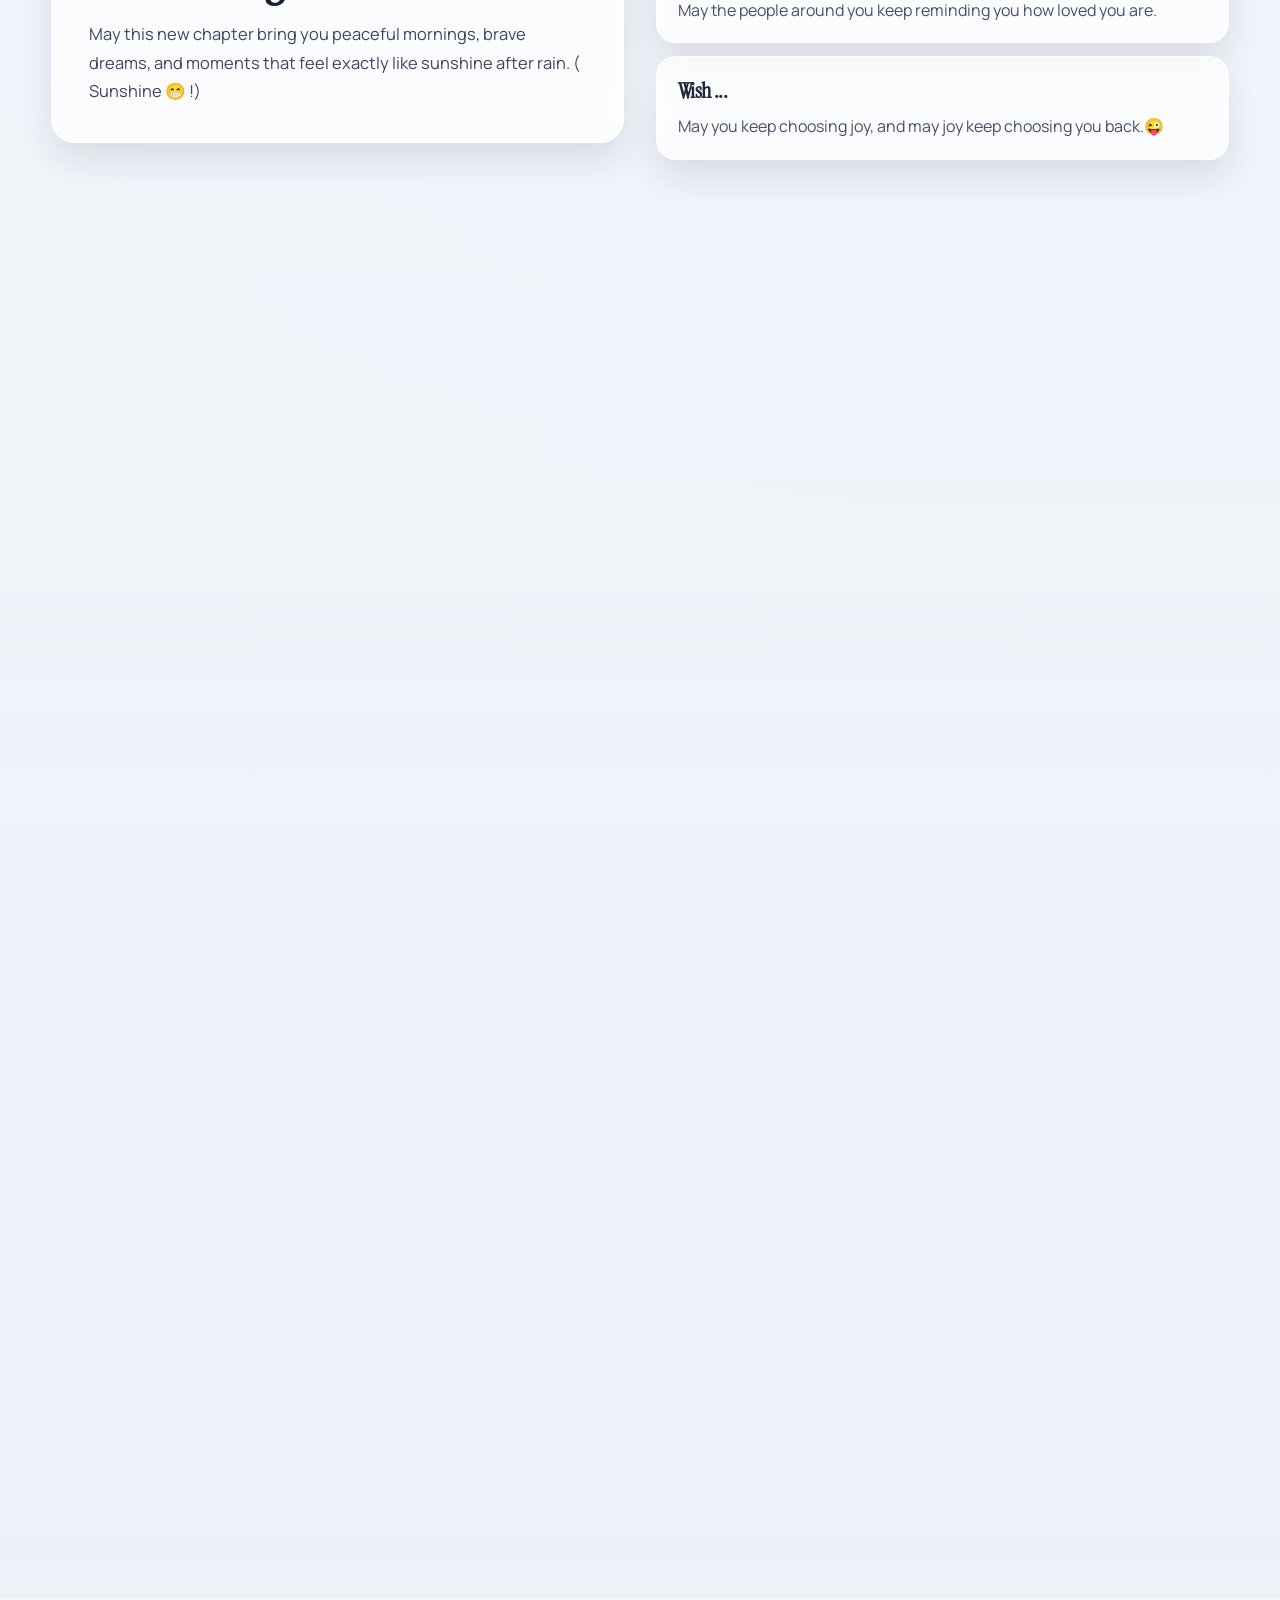
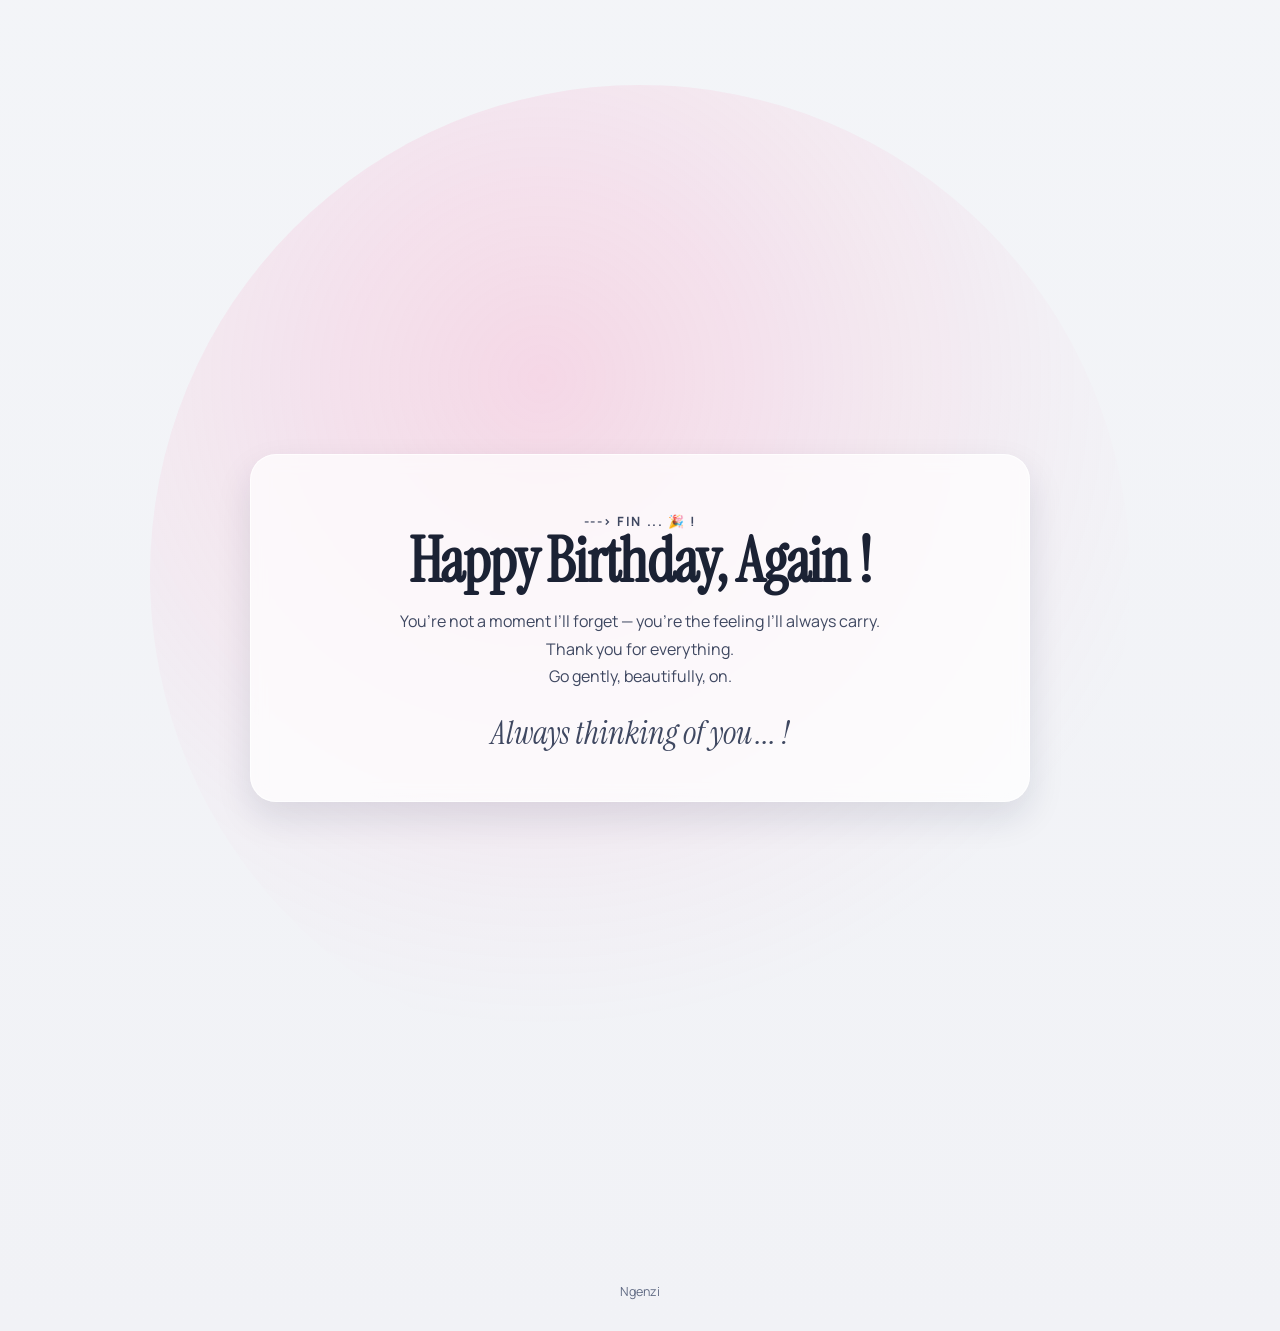
==== commit 3d86afa3: "Add subtle hero balloons and phone-friendly Keep PDF action" ====
--- a/index.html
+++ b/index.html
@@ -17,13 +17,23 @@
   <header class="audio-dock" role="banner">
     <div class="audio-dock-shell">
       <p class="dock-label">Happy Birthday, Sifa</p>
-      <button id="music-toggle" type="button" aria-describedby="audio-status">Play</button>
-      <p id="audio-status" class="status" aria-live="polite"></p>
+      <div class="dock-actions">
+        <button id="music-toggle" type="button" aria-describedby="audio-status">Play</button>
+        <button id="pdf-download" class="pdf-btn" type="button">Keep PDF</button>
+      </div>
+      <p id="audio-status" class="status" aria-live="polite">Tap Play, then scroll.</p>
+      <p class="pdf-hint">Use Keep PDF to save this message on your phone.</p>
     </div>
   </header>
 
   <main>
     <section class="panel hero" aria-label="Hero">
+      <div class="balloon-launch" aria-hidden="true">
+        <span class="balloon bal-1"></span>
+        <span class="balloon bal-2"></span>
+        <span class="balloon bal-3"></span>
+        <span class="balloon bal-4"></span>
+      </div>
       <div class="layer hero-gradient" data-parallax data-speed="0.12"></div>
       <div class="layer hero-orb hero-orb-a" data-parallax data-speed="0.28"></div>
       <div class="layer hero-orb hero-orb-b" data-parallax data-speed="0.2"></div>
--- a/styles.css
+++ b/styles.css
@@ -72,6 +72,12 @@
   -webkit-backdrop-filter: blur(12px) saturate(1.2);
 }
 
+.dock-actions {
+  display: inline-flex;
+  align-items: center;
+  gap: 0.45rem;
+}
+
 .dock-label {
   margin: 0;
   font-size: 0.84rem;
@@ -86,6 +92,13 @@
   margin: 0;
   font-size: 0.86rem;
   color: #50576c;
+}
+
+.pdf-hint {
+  grid-column: 1 / -1;
+  margin: 0;
+  font-size: 0.74rem;
+  color: #697189;
 }
 
 button {
@@ -111,6 +124,20 @@
   transform: translateY(0);
 }
 
+.pdf-btn {
+  padding: 0.5rem 0.88rem;
+  font-size: 0.8rem;
+  color: #394057;
+  background: rgba(255, 255, 255, 0.88);
+  border: 1px solid rgba(57, 64, 87, 0.14);
+  box-shadow: 0 8px 16px rgba(25, 36, 67, 0.12);
+}
+
+.pdf-btn:hover,
+.pdf-btn:focus-visible {
+  box-shadow: 0 10px 20px rgba(25, 36, 67, 0.16);
+}
+
 main {
   padding-top: 5.8rem;
 }
@@ -126,6 +153,82 @@
   display: grid;
   place-items: center;
   isolation: isolate;
+}
+
+.balloon-launch {
+  position: absolute;
+  inset: 0;
+  pointer-events: none;
+  overflow: hidden;
+  z-index: 0;
+}
+
+.balloon {
+  position: absolute;
+  bottom: -26vh;
+  width: clamp(30px, 4.4vw, 52px);
+  aspect-ratio: 0.84;
+  border-radius: 55% 55% 50% 50%;
+  opacity: 0;
+  transform: translateY(0) scale(0.95);
+  animation: balloon-rise 9.6s ease-out 1 forwards;
+  box-shadow: inset -8px -18px 22px rgba(0, 0, 0, 0.08);
+}
+
+.balloon::before {
+  content: "";
+  position: absolute;
+  left: 50%;
+  bottom: -16px;
+  width: 1px;
+  height: 28px;
+  background: linear-gradient(180deg, rgba(117, 126, 154, 0.5), rgba(117, 126, 154, 0.1));
+}
+
+.bal-1 {
+  left: 7%;
+  animation-delay: 0.3s;
+  background: radial-gradient(circle at 35% 30%, rgba(255, 255, 255, 0.84), rgba(254, 102, 157, 0.95));
+}
+
+.bal-2 {
+  left: 21%;
+  width: clamp(26px, 4vw, 46px);
+  animation-delay: 0.9s;
+  animation-duration: 8.7s;
+  background: radial-gradient(circle at 35% 30%, rgba(255, 255, 255, 0.8), rgba(124, 183, 255, 0.9));
+}
+
+.bal-3 {
+  left: 78%;
+  animation-delay: 1.3s;
+  animation-duration: 9.4s;
+  background: radial-gradient(circle at 35% 30%, rgba(255, 255, 255, 0.82), rgba(255, 145, 95, 0.9));
+}
+
+.bal-4 {
+  left: 90%;
+  width: clamp(24px, 3.8vw, 44px);
+  animation-delay: 1.9s;
+  animation-duration: 8.9s;
+  background: radial-gradient(circle at 35% 30%, rgba(255, 255, 255, 0.8), rgba(196, 126, 255, 0.9));
+}
+
+@keyframes balloon-rise {
+  0% {
+    transform: translateY(0) translateX(0) scale(0.95);
+    opacity: 0;
+  }
+  12% {
+    opacity: 0.56;
+  }
+  78% {
+    opacity: 0.5;
+  }
+  100% {
+    transform: translateY(-120vh) translateX(24px) scale(1.04);
+    opacity: 0;
+  }
 }
 
 .layer {
@@ -180,6 +283,7 @@
 
 .hero-content {
   position: relative;
+  z-index: 1;
   max-width: 760px;
   text-align: center;
   padding: clamp(1.8rem, 4vw, 2.8rem);
@@ -427,6 +531,12 @@
     gap: 0.5rem;
   }
 
+  .dock-actions {
+    display: grid;
+    grid-template-columns: repeat(2, minmax(0, 1fr));
+    width: 100%;
+  }
+
   button {
     width: 100%;
   }
@@ -440,8 +550,44 @@
   }
 }
 
+@media print {
+  body {
+    background: #fff;
+    color: #121826;
+  }
+
+  .scroll-meter,
+  .audio-dock,
+  .credit,
+  .balloon-launch,
+  .layer {
+    display: none !important;
+  }
+
+  main {
+    padding-top: 0;
+  }
+
+  .panel {
+    min-height: auto;
+    padding: 1cm 0.7cm 0.35cm;
+    page-break-inside: avoid;
+  }
+
+  .chapter-frame {
+    position: static;
+    grid-template-columns: 1fr;
+  }
+
+  .reveal {
+    opacity: 1 !important;
+    transform: none !important;
+  }
+}
+
 @media (prefers-reduced-motion: reduce) {
   .layer,
+  .balloon,
   .reveal,
   button,
   #scroll-progress {
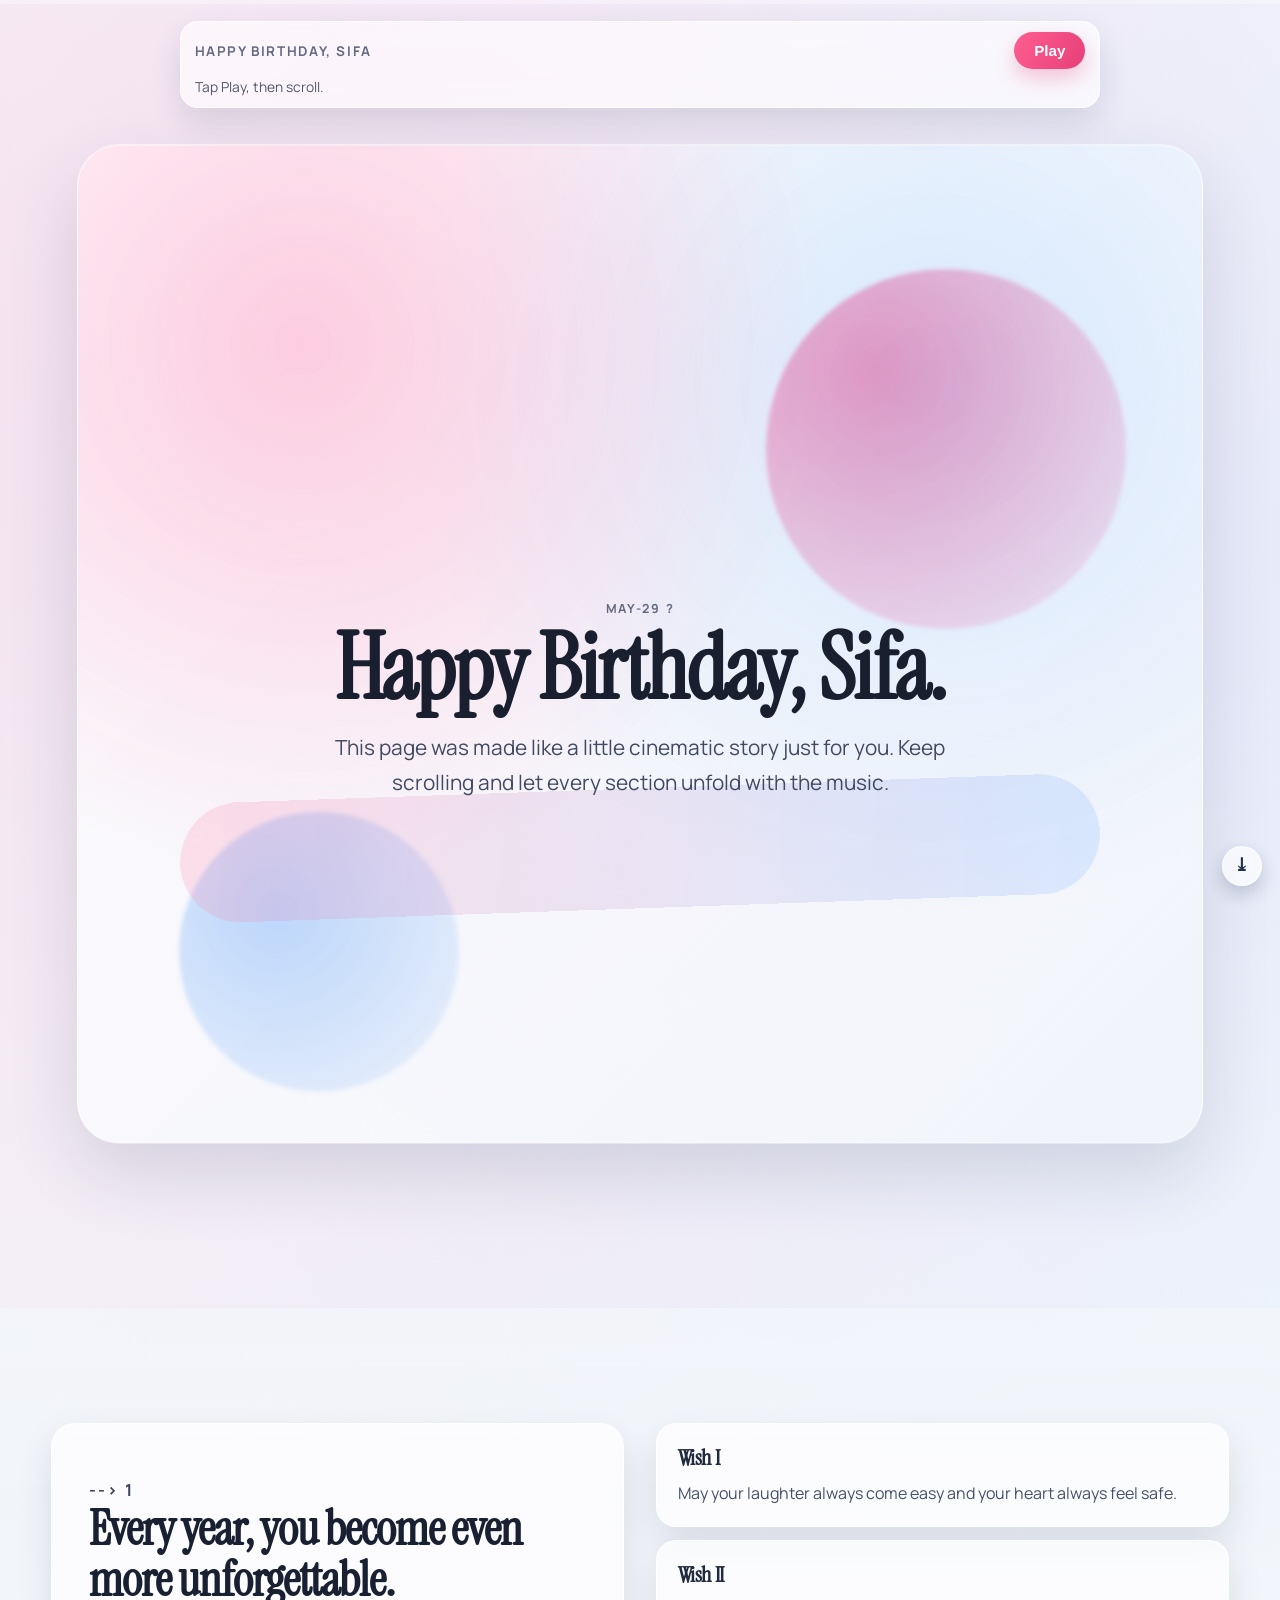
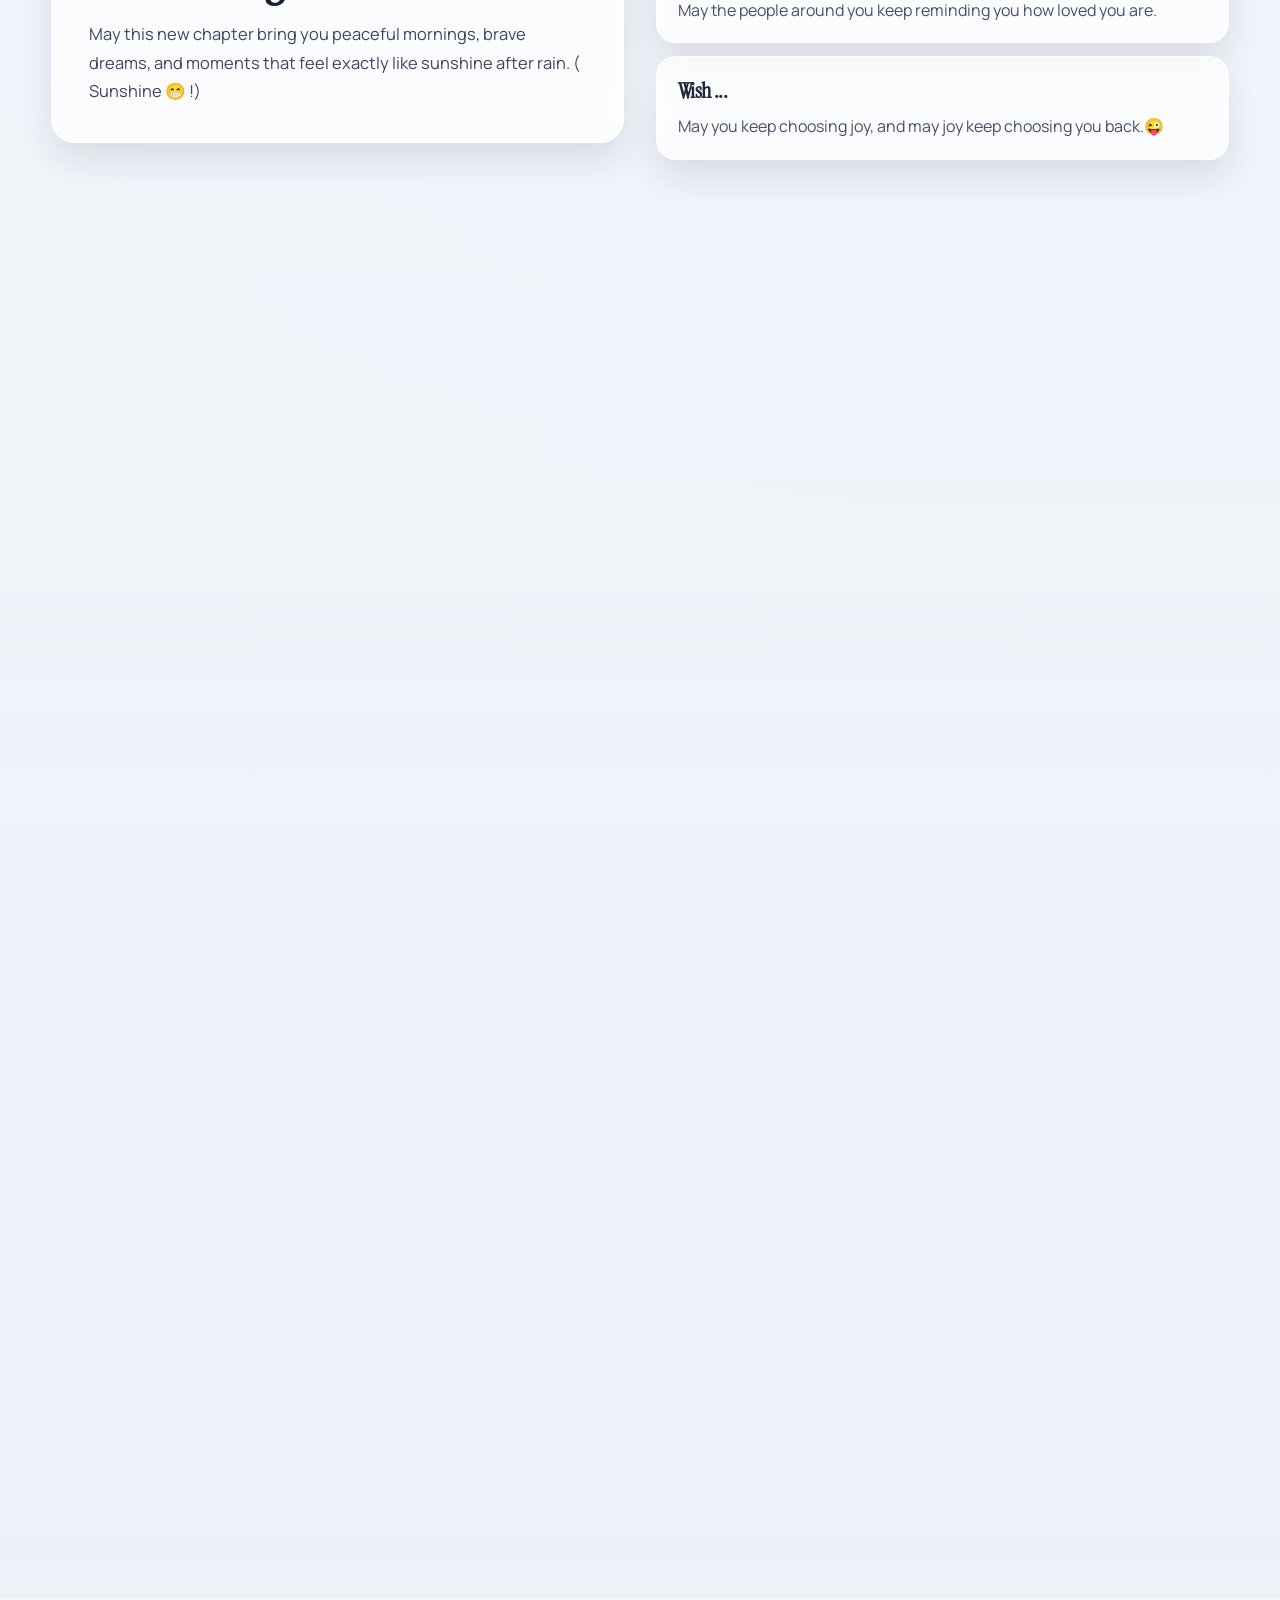
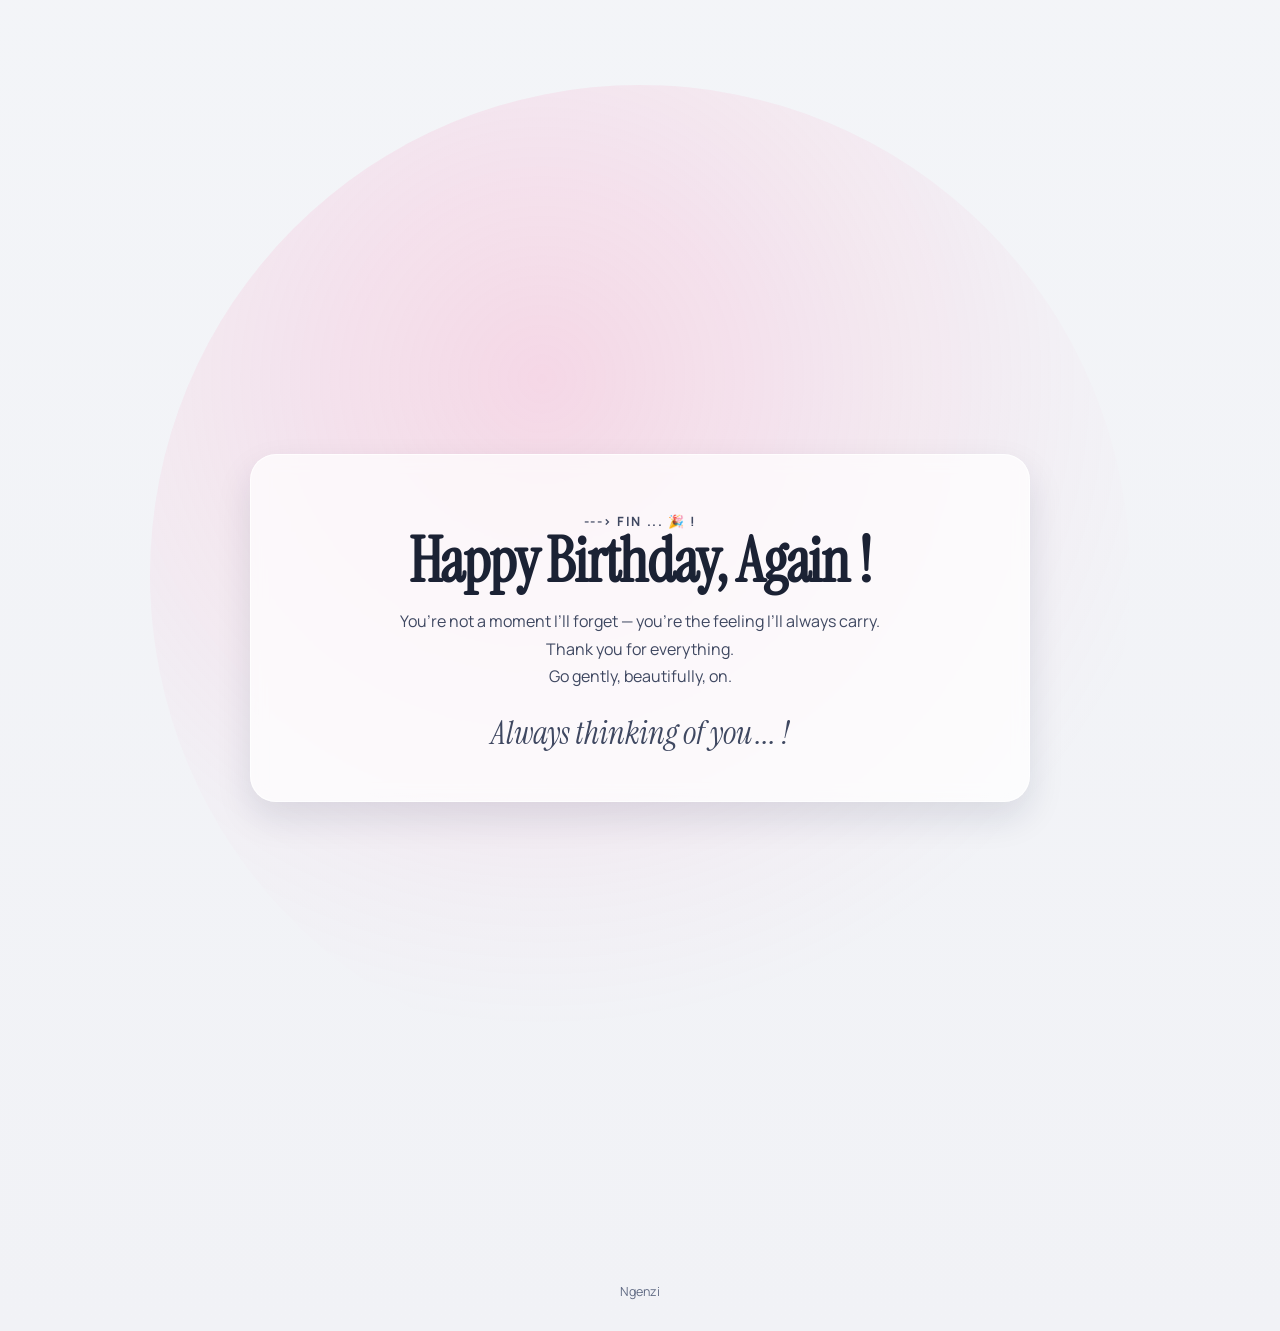
==== commit 6c0b6d6b: "Move PDF action to tiny fixed bottom download icon" ====
--- a/index.html
+++ b/index.html
@@ -17,12 +17,8 @@
   <header class="audio-dock" role="banner">
     <div class="audio-dock-shell">
       <p class="dock-label">Happy Birthday, Sifa</p>
-      <div class="dock-actions">
-        <button id="music-toggle" type="button" aria-describedby="audio-status">Play</button>
-        <button id="pdf-download" class="pdf-btn" type="button">Keep PDF</button>
-      </div>
+      <button id="music-toggle" type="button" aria-describedby="audio-status">Play</button>
       <p id="audio-status" class="status" aria-live="polite">Tap Play, then scroll.</p>
-      <p class="pdf-hint">Use Keep PDF to save this message on your phone.</p>
     </div>
   </header>
 
@@ -100,6 +96,9 @@
   </audio>
 
   <footer class="credit">Ngenzi</footer>
+  <button id="pdf-download" class="pdf-fab" type="button" aria-label="Download as PDF" title="Keep PDF">
+    <span aria-hidden="true">⤓</span>
+  </button>
 
   <script src="script.js"></script>
 </body>
--- a/styles.css
+++ b/styles.css
@@ -72,12 +72,6 @@
   -webkit-backdrop-filter: blur(12px) saturate(1.2);
 }
 
-.dock-actions {
-  display: inline-flex;
-  align-items: center;
-  gap: 0.45rem;
-}
-
 .dock-label {
   margin: 0;
   font-size: 0.84rem;
@@ -92,13 +86,6 @@
   margin: 0;
   font-size: 0.86rem;
   color: #50576c;
-}
-
-.pdf-hint {
-  grid-column: 1 / -1;
-  margin: 0;
-  font-size: 0.74rem;
-  color: #697189;
 }
 
 button {
@@ -124,18 +111,29 @@
   transform: translateY(0);
 }
 
-.pdf-btn {
-  padding: 0.5rem 0.88rem;
-  font-size: 0.8rem;
-  color: #394057;
-  background: rgba(255, 255, 255, 0.88);
-  border: 1px solid rgba(57, 64, 87, 0.14);
-  box-shadow: 0 8px 16px rgba(25, 36, 67, 0.12);
-}
-
-.pdf-btn:hover,
-.pdf-btn:focus-visible {
-  box-shadow: 0 10px 20px rgba(25, 36, 67, 0.16);
+.pdf-fab {
+  position: fixed;
+  right: clamp(0.75rem, 3vw, 1.15rem);
+  bottom: calc(0.9rem + env(safe-area-inset-bottom));
+  z-index: 26;
+  width: 2.5rem;
+  height: 2.5rem;
+  padding: 0;
+  border: 1px solid rgba(255, 255, 255, 0.65);
+  border-radius: 999px;
+  background: rgba(255, 255, 255, 0.68);
+  color: #25304a;
+  font-size: 1.1rem;
+  line-height: 1;
+  box-shadow: 0 8px 18px rgba(18, 29, 56, 0.2);
+  backdrop-filter: blur(8px);
+  -webkit-backdrop-filter: blur(8px);
+}
+
+.pdf-fab:hover,
+.pdf-fab:focus-visible {
+  transform: translateY(-1px);
+  box-shadow: 0 11px 22px rgba(18, 29, 56, 0.25);
 }
 
 main {
@@ -531,13 +529,7 @@
     gap: 0.5rem;
   }
 
-  .dock-actions {
-    display: grid;
-    grid-template-columns: repeat(2, minmax(0, 1fr));
-    width: 100%;
-  }
-
-  button {
+  button:not(.pdf-fab) {
     width: 100%;
   }
 
@@ -558,6 +550,7 @@
 
   .scroll-meter,
   .audio-dock,
+  .pdf-fab,
   .credit,
   .balloon-launch,
   .layer {
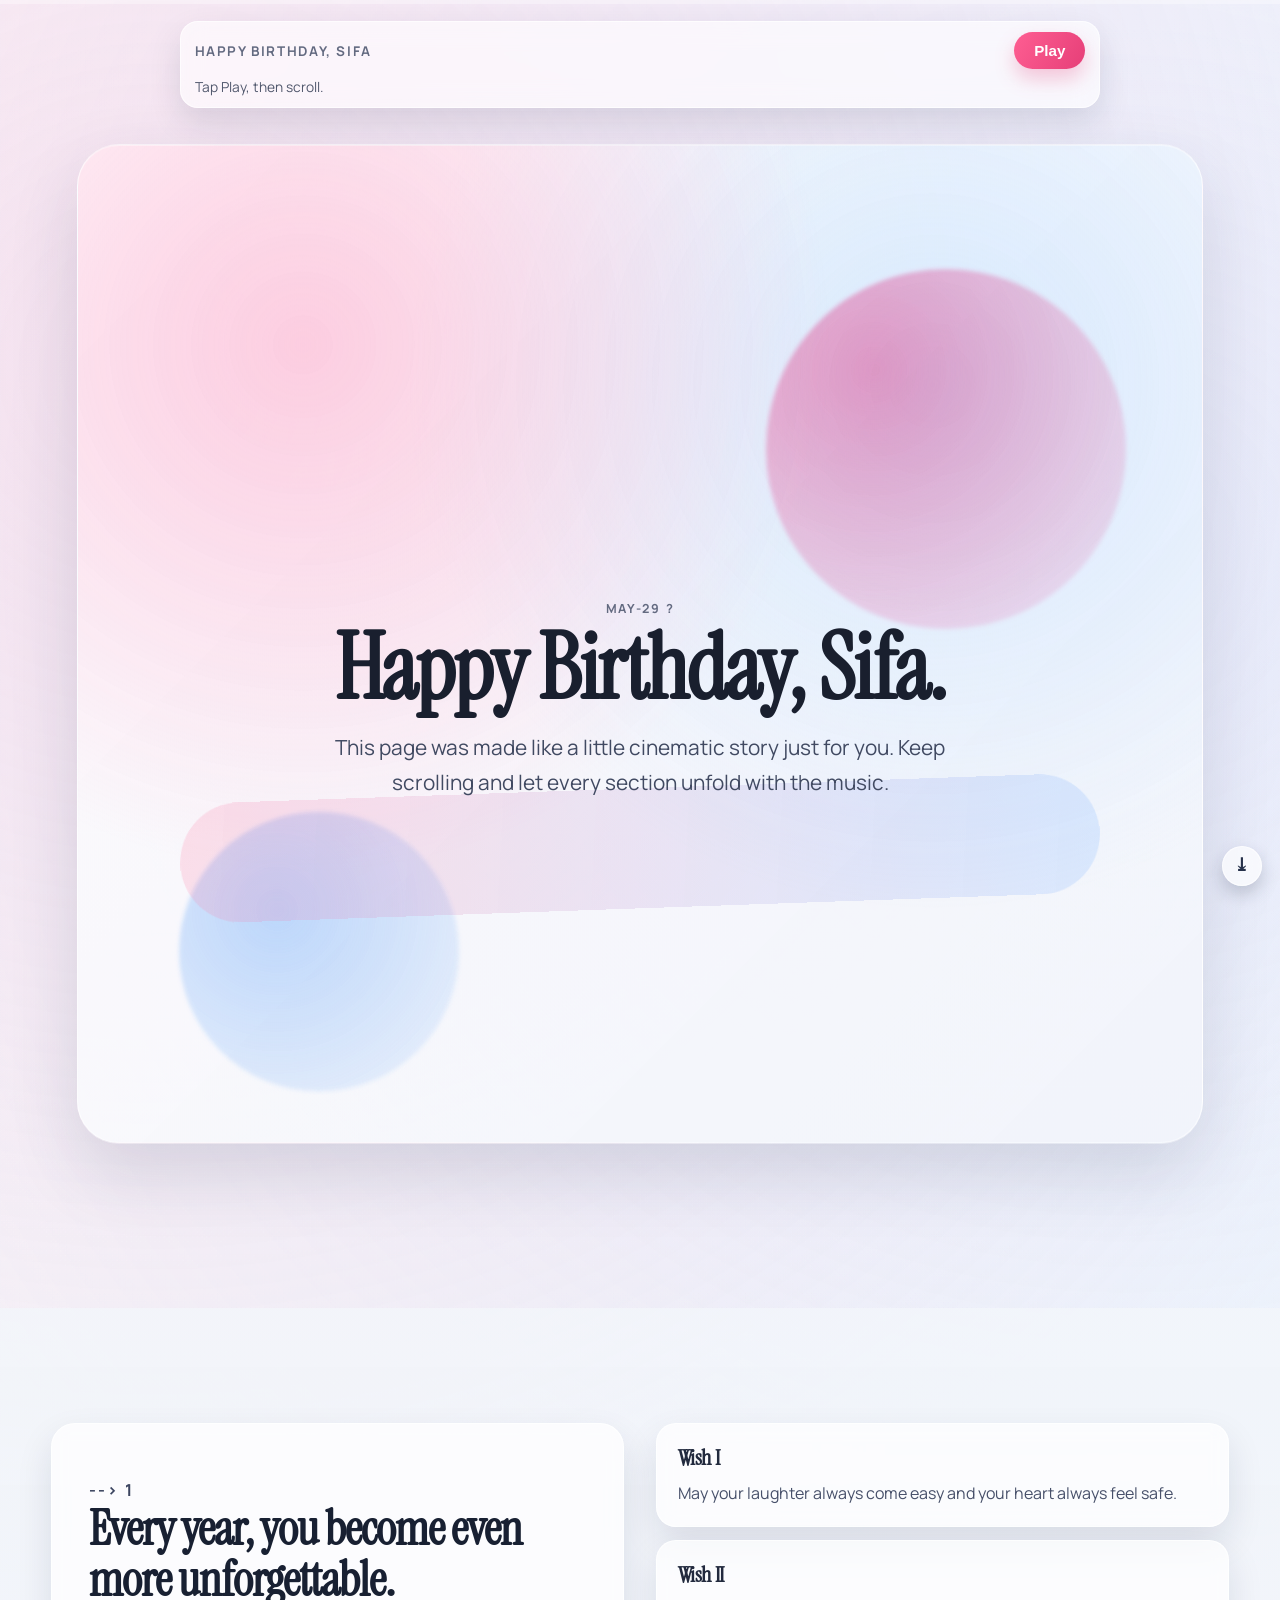
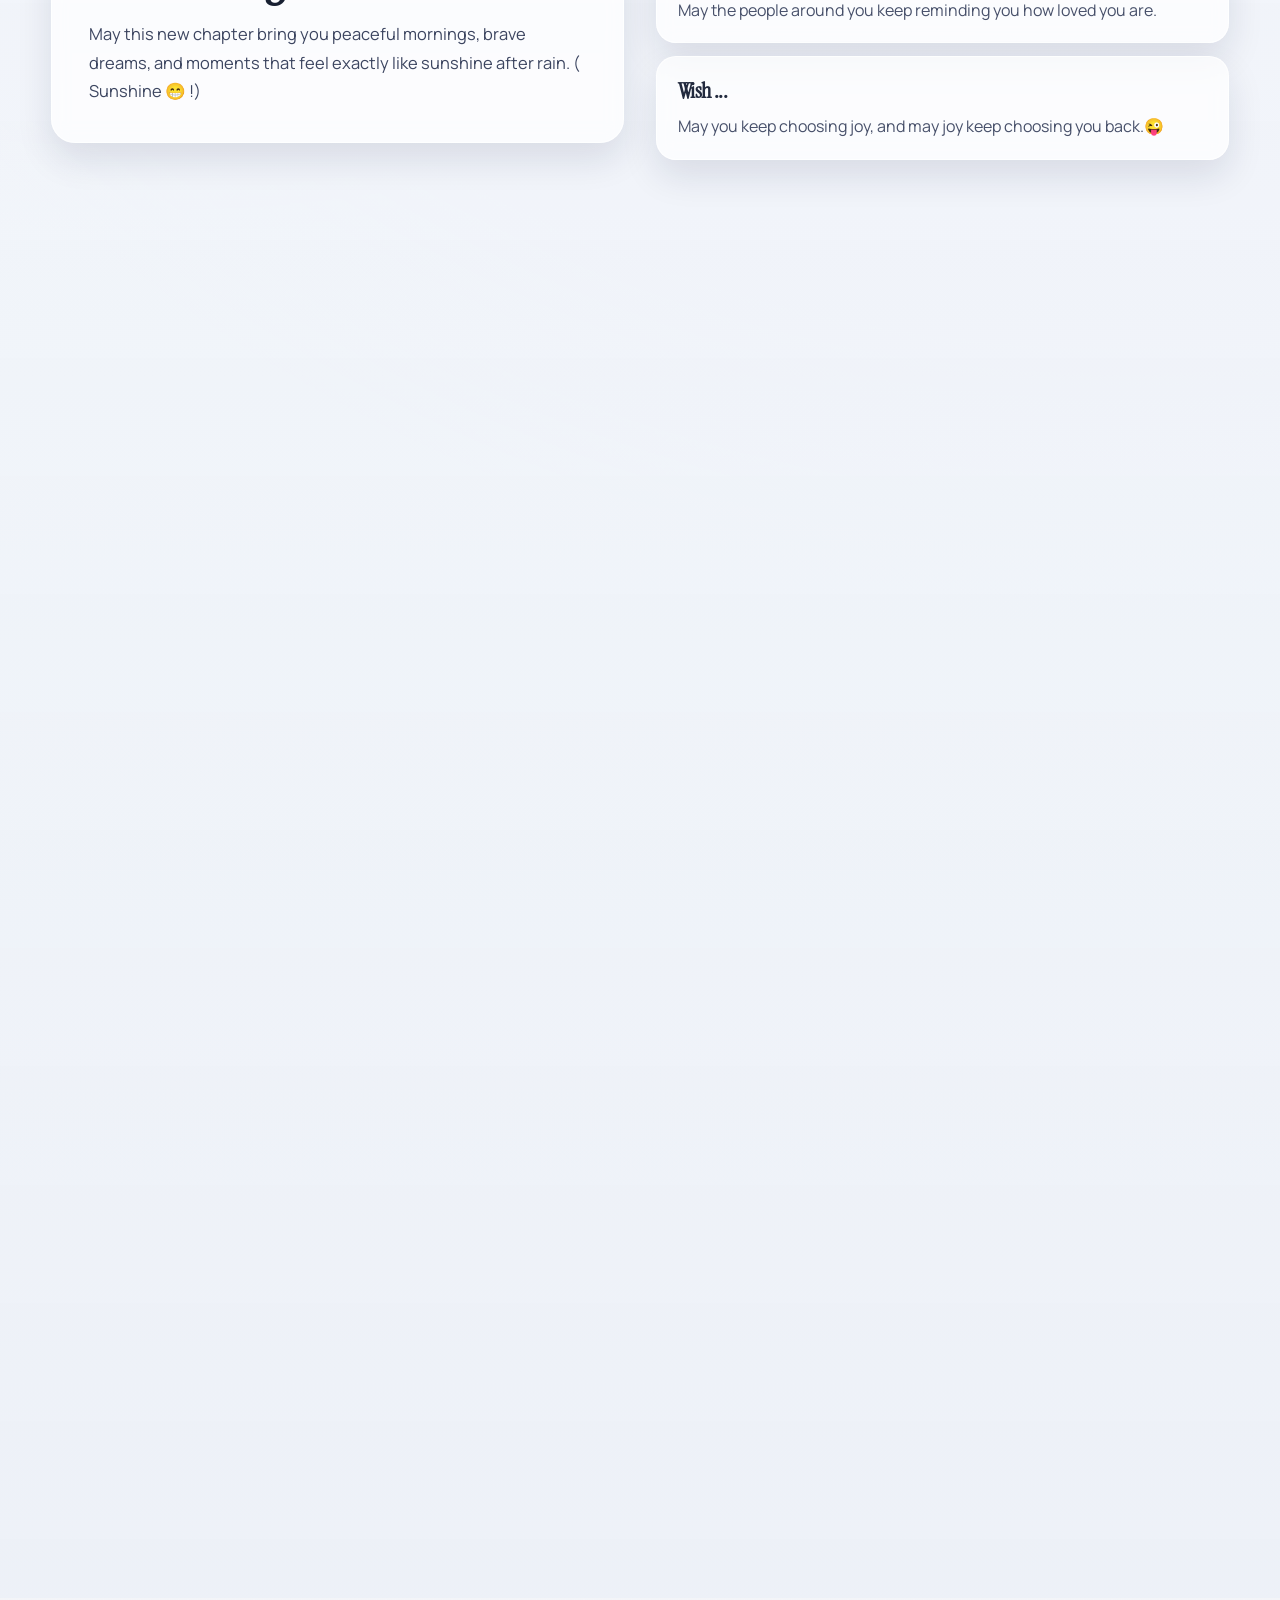
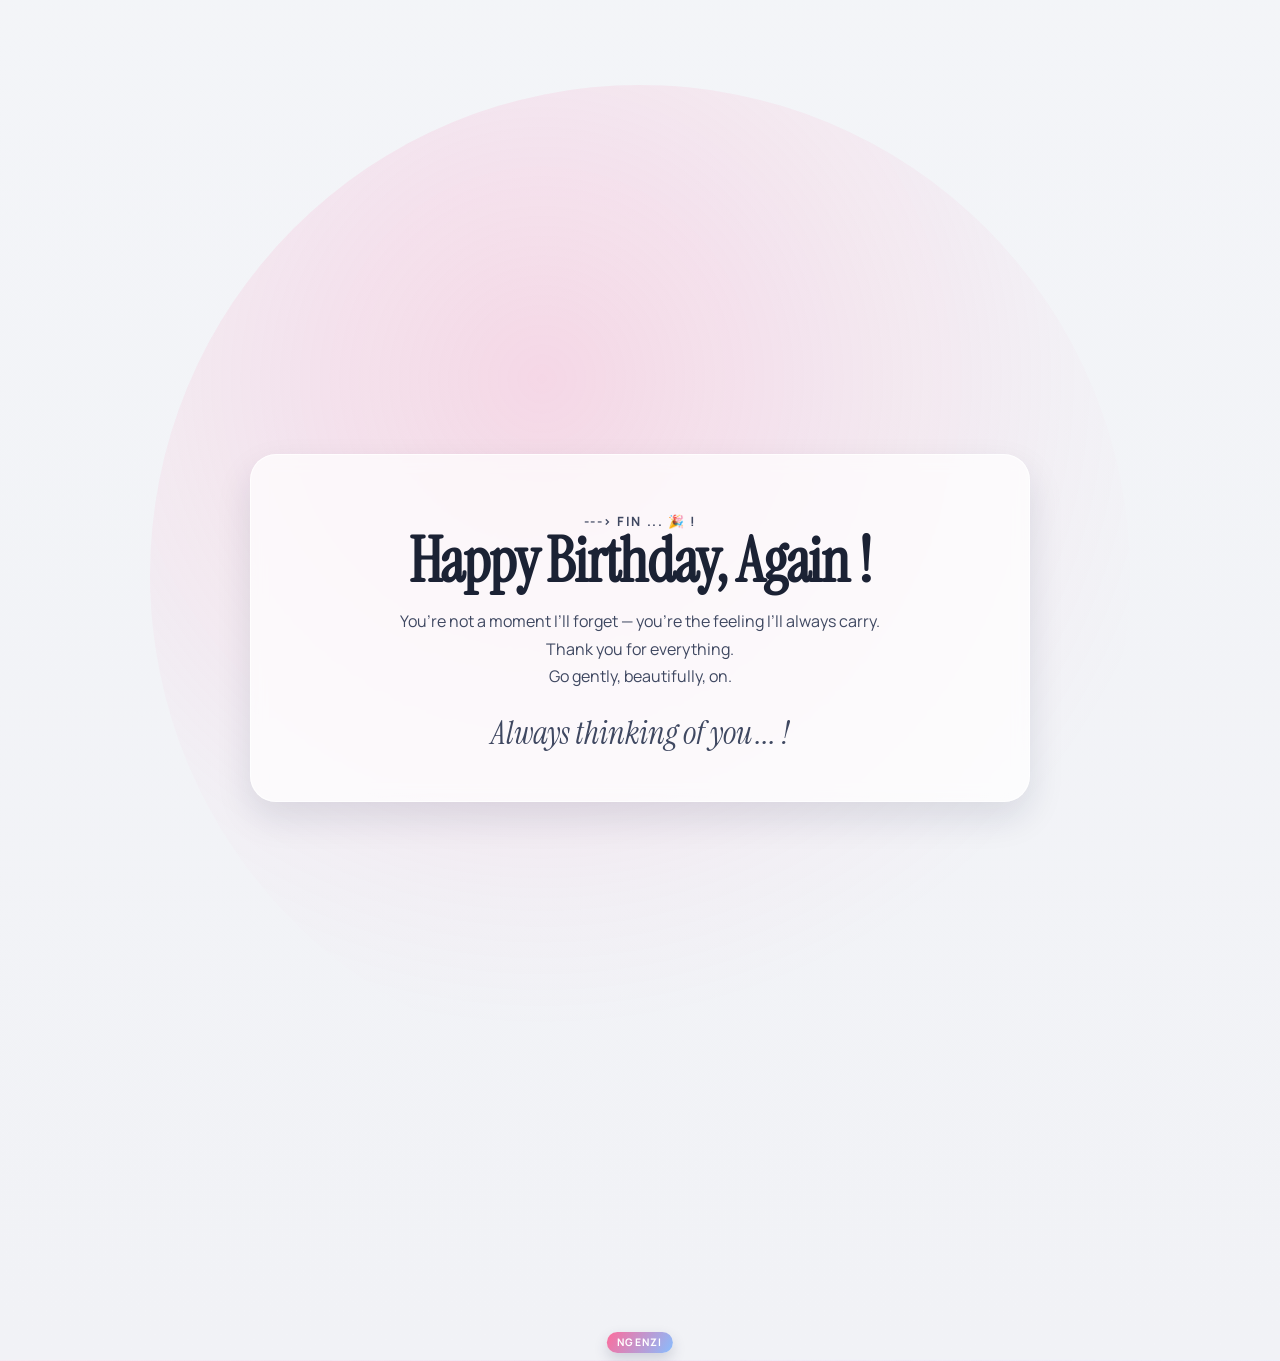
==== commit 43ed6cc3: "Add infinite footer-origin balloons and style bottom Ngenzi badge" ====
--- a/index.html
+++ b/index.html
@@ -95,7 +95,16 @@
     Your browser does not support the audio element.
   </audio>
 
-  <footer class="credit">Ngenzi</footer>
+  <footer class="credit">
+    <div class="footer-balloon-stream" aria-hidden="true">
+      <span class="footer-balloon fb-1"></span>
+      <span class="footer-balloon fb-2"></span>
+      <span class="footer-balloon fb-3"></span>
+      <span class="footer-balloon fb-4"></span>
+      <span class="footer-balloon fb-5"></span>
+    </div>
+    <span class="credit-text">Ngenzi</span>
+  </footer>
   <button id="pdf-download" class="pdf-fab" type="button" aria-label="Download as PDF" title="Keep PDF">
     <span aria-hidden="true">⤓</span>
   </button>
--- a/styles.css
+++ b/styles.css
@@ -169,7 +169,7 @@
   border-radius: 55% 55% 50% 50%;
   opacity: 0;
   transform: translateY(0) scale(0.95);
-  animation: balloon-rise 9.6s ease-out 1 forwards;
+  animation: balloon-rise 9.6s ease-out infinite;
   box-shadow: inset -8px -18px 22px rgba(0, 0, 0, 0.08);
 }
 
@@ -491,10 +491,113 @@
 }
 
 .credit {
-  padding: 1.6rem 1rem 1.9rem;
+  position: relative;
+  min-height: 6.4rem;
+  padding: 1.1rem 1rem 2.4rem;
   text-align: center;
   font-size: 0.78rem;
   color: #616b84;
+  overflow: visible;
+}
+
+.credit-text {
+  position: absolute;
+  left: 50%;
+  bottom: calc(0.45rem + env(safe-area-inset-bottom));
+  transform: translateX(-50%);
+  z-index: 2;
+  display: inline-block;
+  padding: 0.22rem 0.65rem;
+  border-radius: 999px;
+  letter-spacing: 0.12em;
+  text-transform: uppercase;
+  font-size: 0.65rem;
+  font-weight: 700;
+  color: #fff;
+  background: linear-gradient(120deg, rgba(254, 94, 146, 0.9), rgba(124, 183, 255, 0.9));
+  box-shadow: 0 6px 14px rgba(42, 53, 86, 0.18);
+}
+
+.footer-balloon-stream {
+  position: absolute;
+  left: 0;
+  right: 0;
+  bottom: calc(0.7rem + env(safe-area-inset-bottom));
+  height: 0;
+  pointer-events: none;
+  z-index: 1;
+}
+
+.footer-balloon {
+  position: absolute;
+  bottom: 0;
+  width: clamp(18px, 2.5vw, 28px);
+  aspect-ratio: 0.84;
+  border-radius: 55% 55% 50% 50%;
+  opacity: 0;
+  animation: footer-balloon-rise 7.8s ease-in-out infinite;
+  box-shadow: inset -6px -10px 16px rgba(0, 0, 0, 0.08);
+}
+
+.footer-balloon::before {
+  content: "";
+  position: absolute;
+  left: 50%;
+  bottom: -12px;
+  width: 1px;
+  height: 20px;
+  background: linear-gradient(180deg, rgba(117, 126, 154, 0.45), rgba(117, 126, 154, 0.1));
+}
+
+.fb-1 {
+  left: 10%;
+  animation-delay: 0.1s;
+  background: radial-gradient(circle at 35% 30%, rgba(255, 255, 255, 0.82), rgba(254, 102, 157, 0.94));
+}
+
+.fb-2 {
+  left: 28%;
+  animation-delay: 1.5s;
+  animation-duration: 8.6s;
+  background: radial-gradient(circle at 35% 30%, rgba(255, 255, 255, 0.82), rgba(124, 183, 255, 0.92));
+}
+
+.fb-3 {
+  left: 51%;
+  animation-delay: 0.8s;
+  animation-duration: 8.1s;
+  background: radial-gradient(circle at 35% 30%, rgba(255, 255, 255, 0.82), rgba(255, 145, 95, 0.92));
+}
+
+.fb-4 {
+  left: 72%;
+  animation-delay: 2.2s;
+  animation-duration: 9s;
+  background: radial-gradient(circle at 35% 30%, rgba(255, 255, 255, 0.82), rgba(196, 126, 255, 0.92));
+}
+
+.fb-5 {
+  left: 88%;
+  animation-delay: 1.1s;
+  animation-duration: 7.5s;
+  background: radial-gradient(circle at 35% 30%, rgba(255, 255, 255, 0.82), rgba(128, 214, 186, 0.92));
+}
+
+@keyframes footer-balloon-rise {
+  0% {
+    transform: translateY(0) translateX(0) scale(0.94);
+    opacity: 0;
+  }
+  16% {
+    opacity: 0.5;
+  }
+  78% {
+    opacity: 0.45;
+  }
+  100% {
+    transform: translateY(-48vh) translateX(12px) scale(1.02);
+    opacity: 0;
+  }
 }
 
 .reveal {
@@ -581,6 +684,7 @@
 @media (prefers-reduced-motion: reduce) {
   .layer,
   .balloon,
+  .footer-balloon,
   .reveal,
   button,
   #scroll-progress {
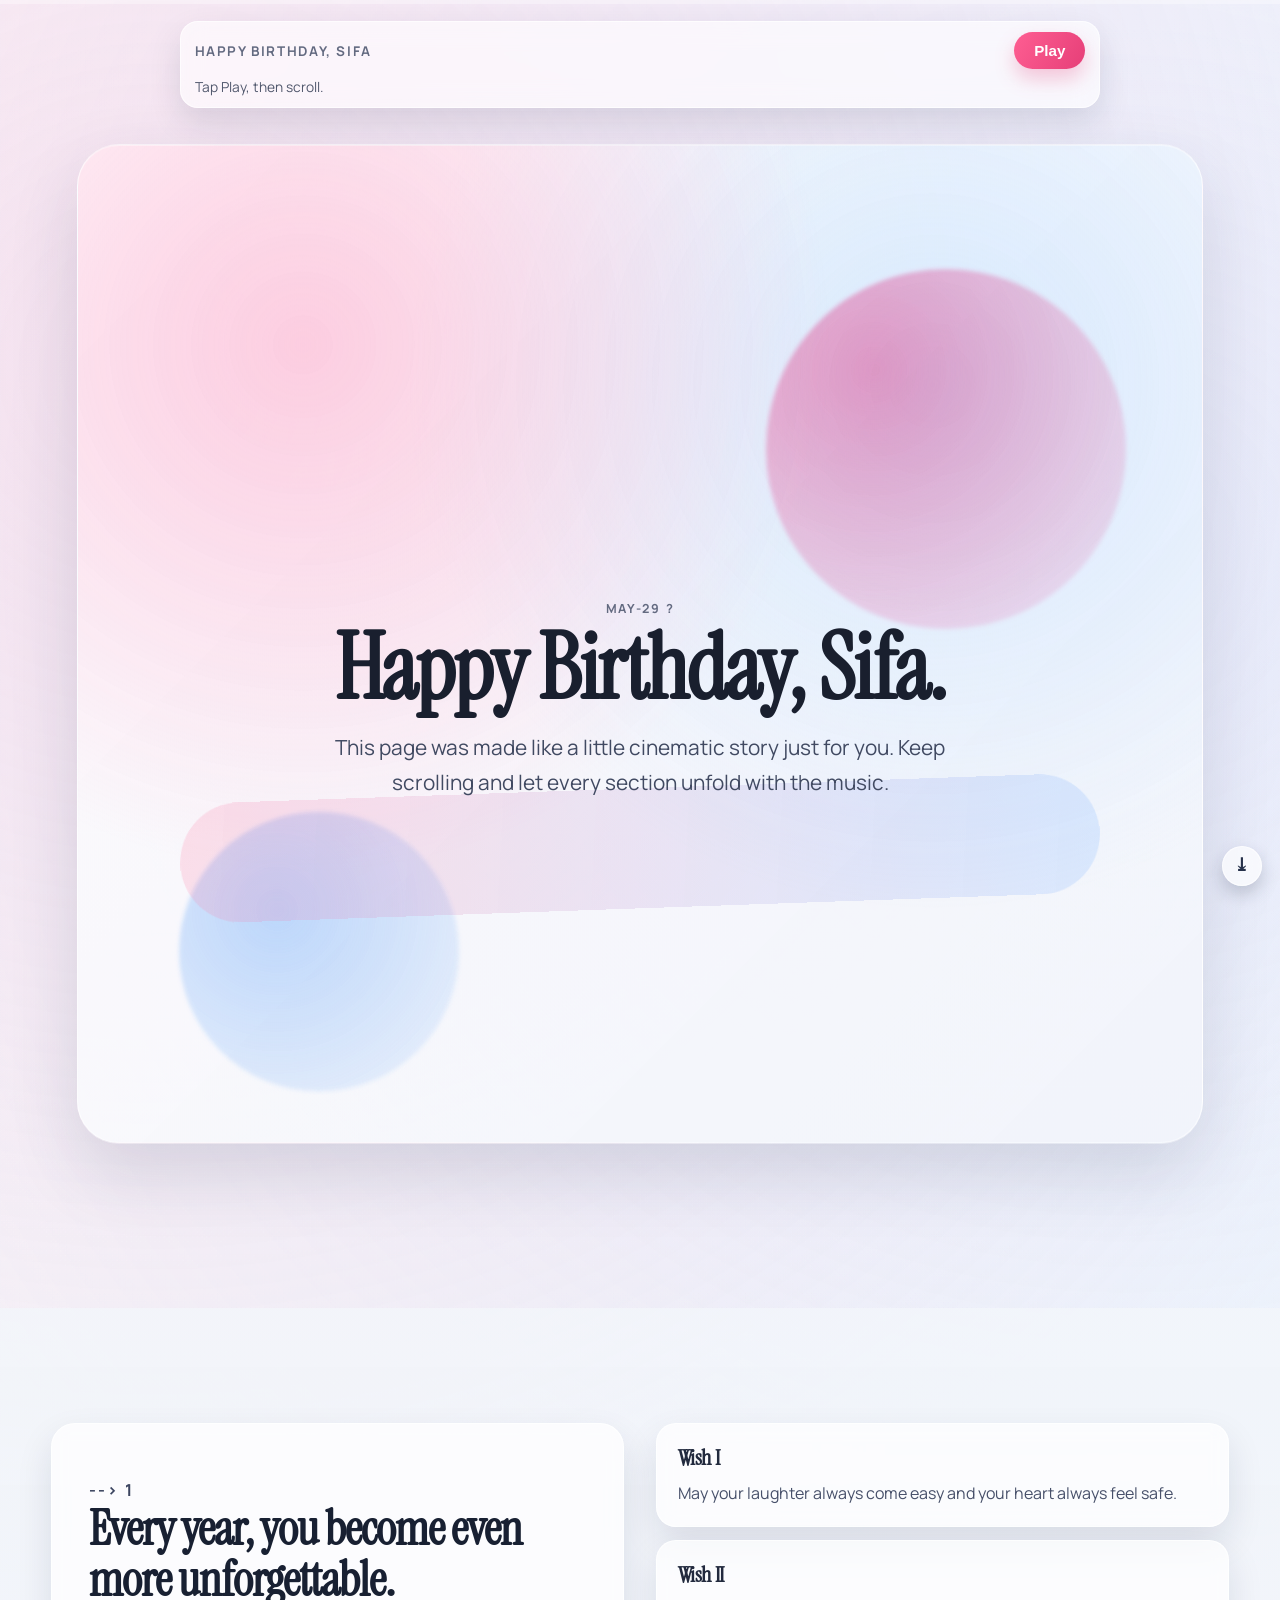
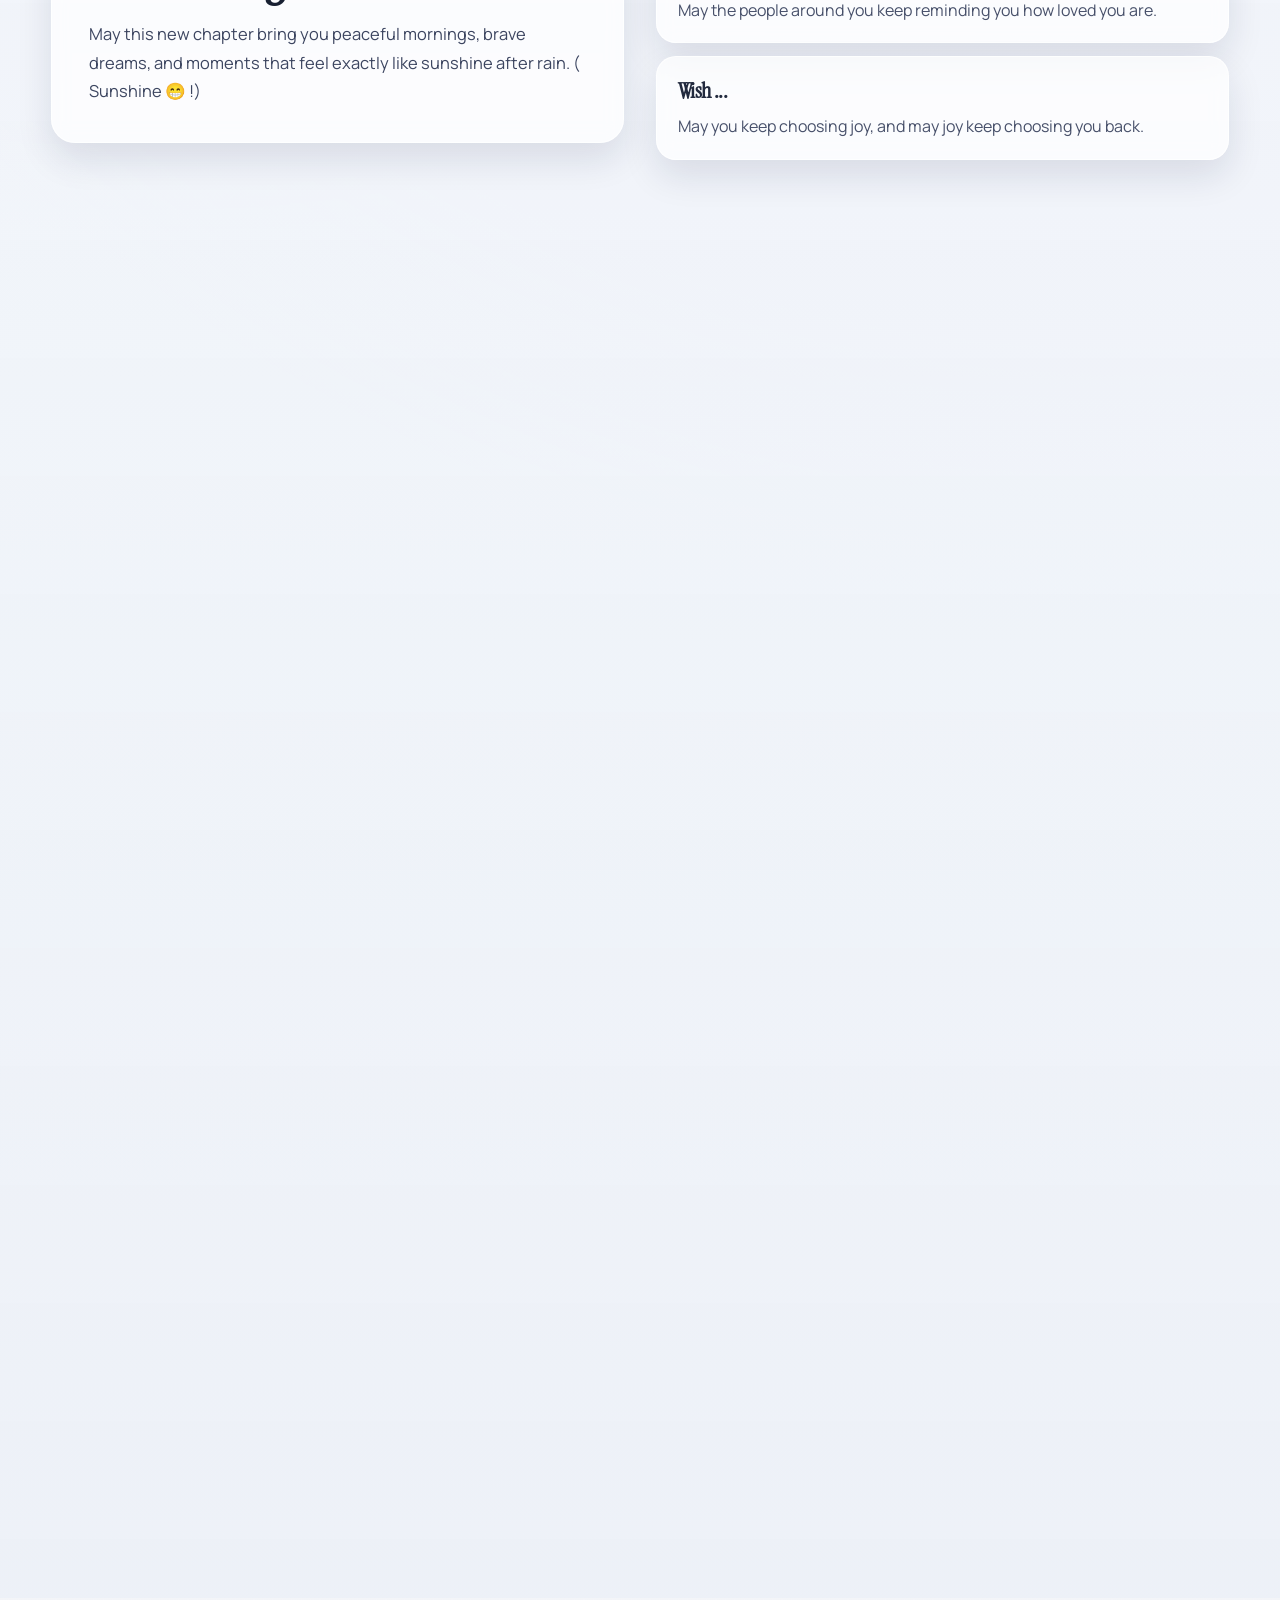
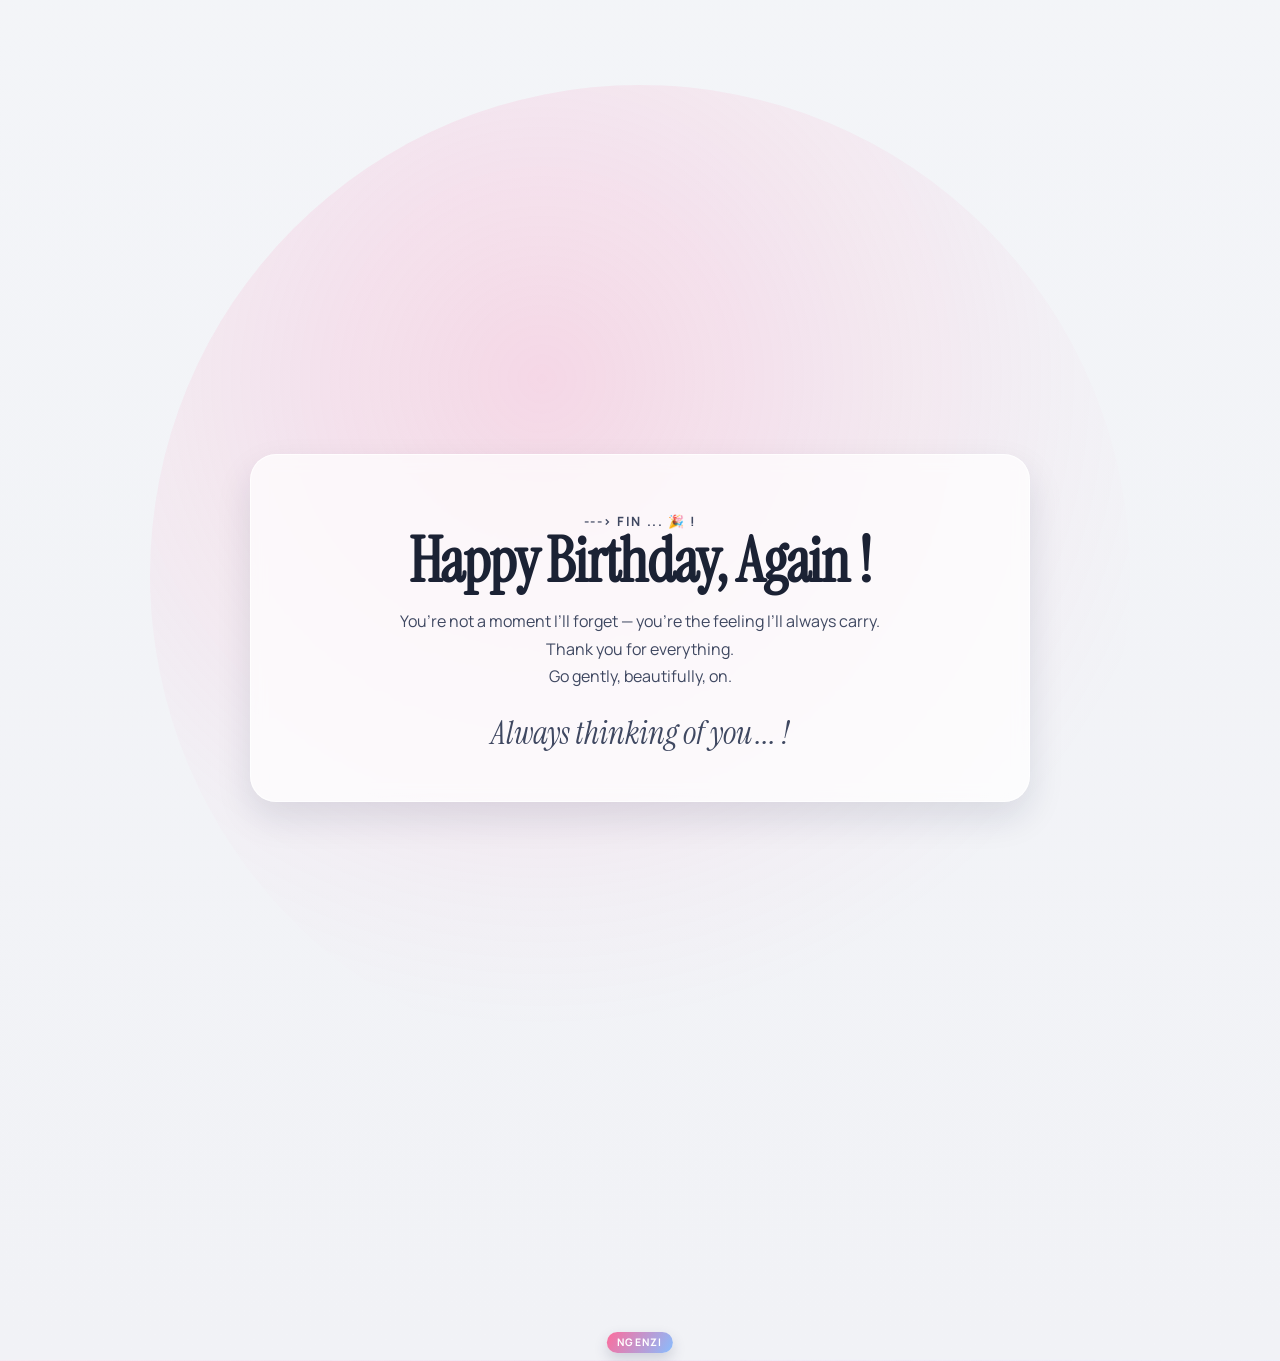
==== commit 77a50854: "Remove emoji from birthday wish text" ====
--- a/index.html
+++ b/index.html
@@ -67,7 +67,7 @@
           </article>
           <article class="glass-card reveal">
             <h3>Wish ...</h3>
-            <p>May you keep choosing joy, and may joy keep choosing you back.😜</p>
+            <p>May you keep choosing joy, and may joy keep choosing you back.</p>
           </article>
         </div>
       </div>
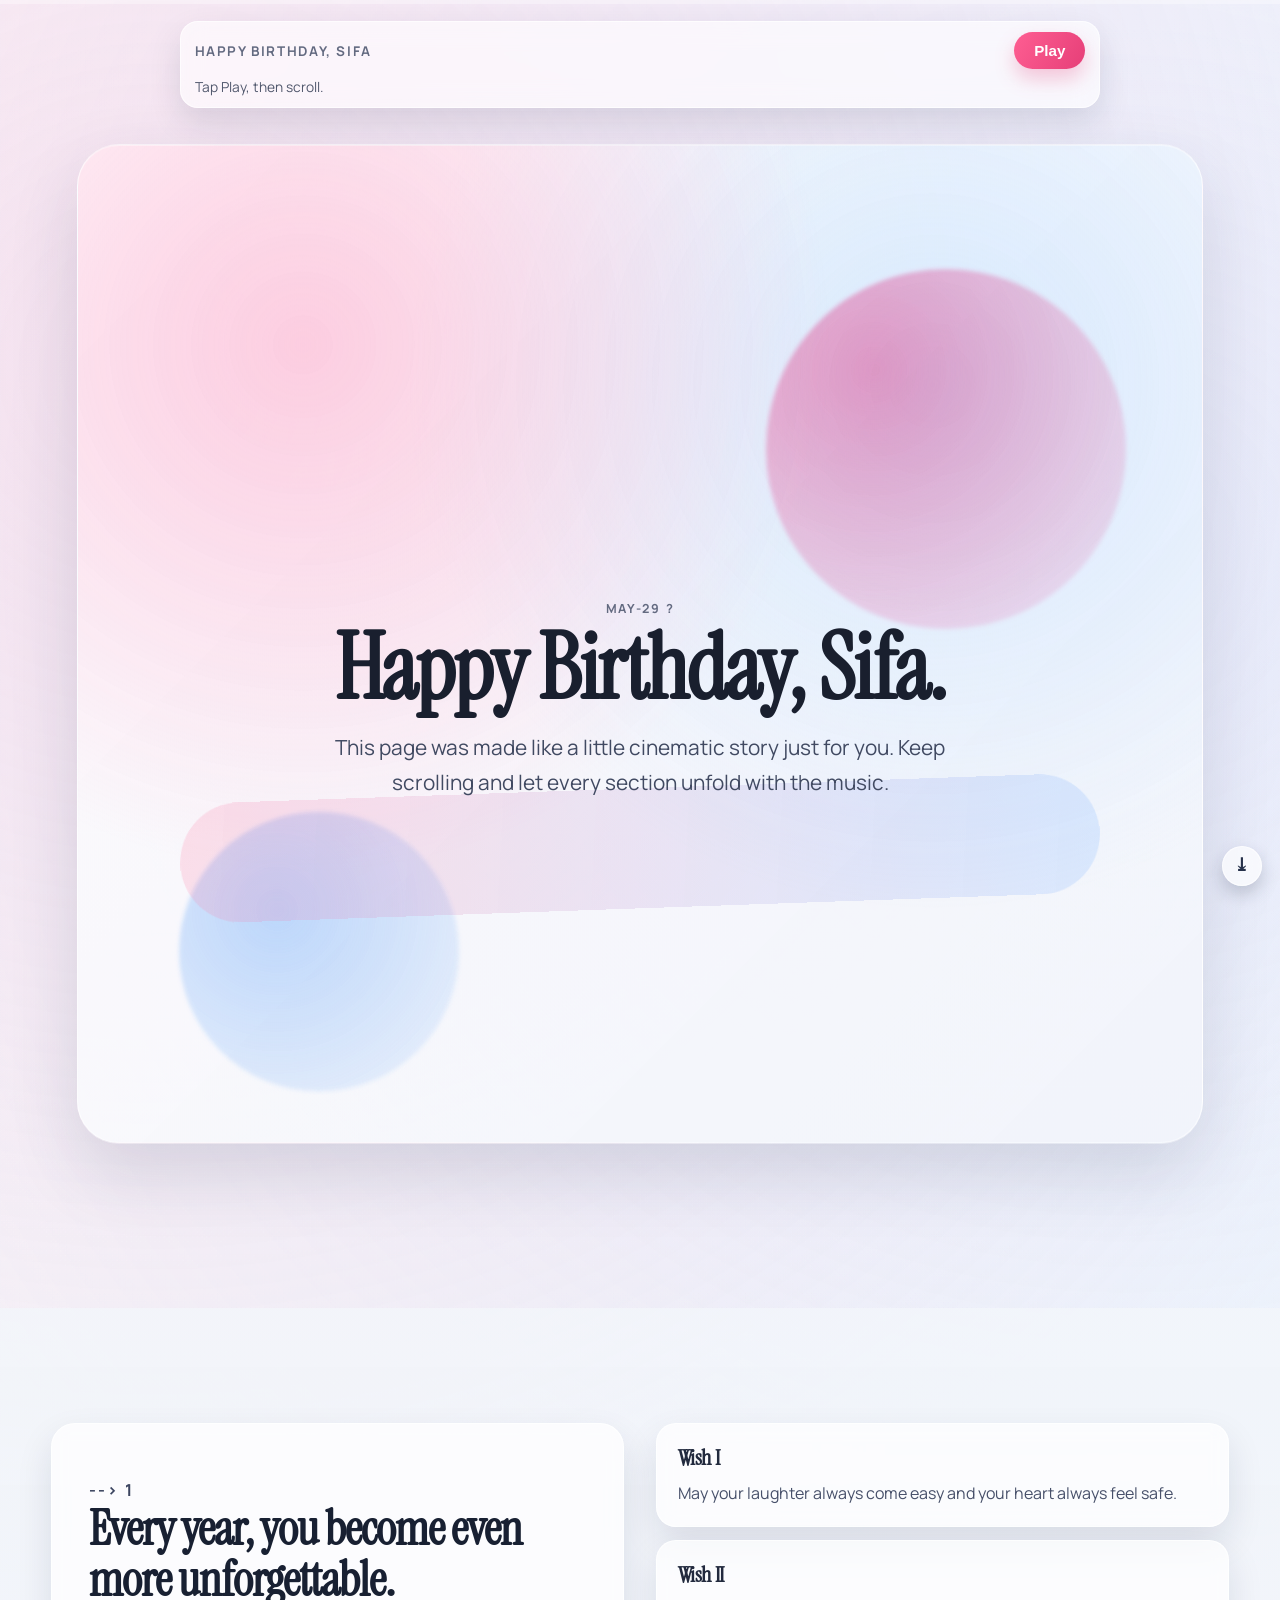
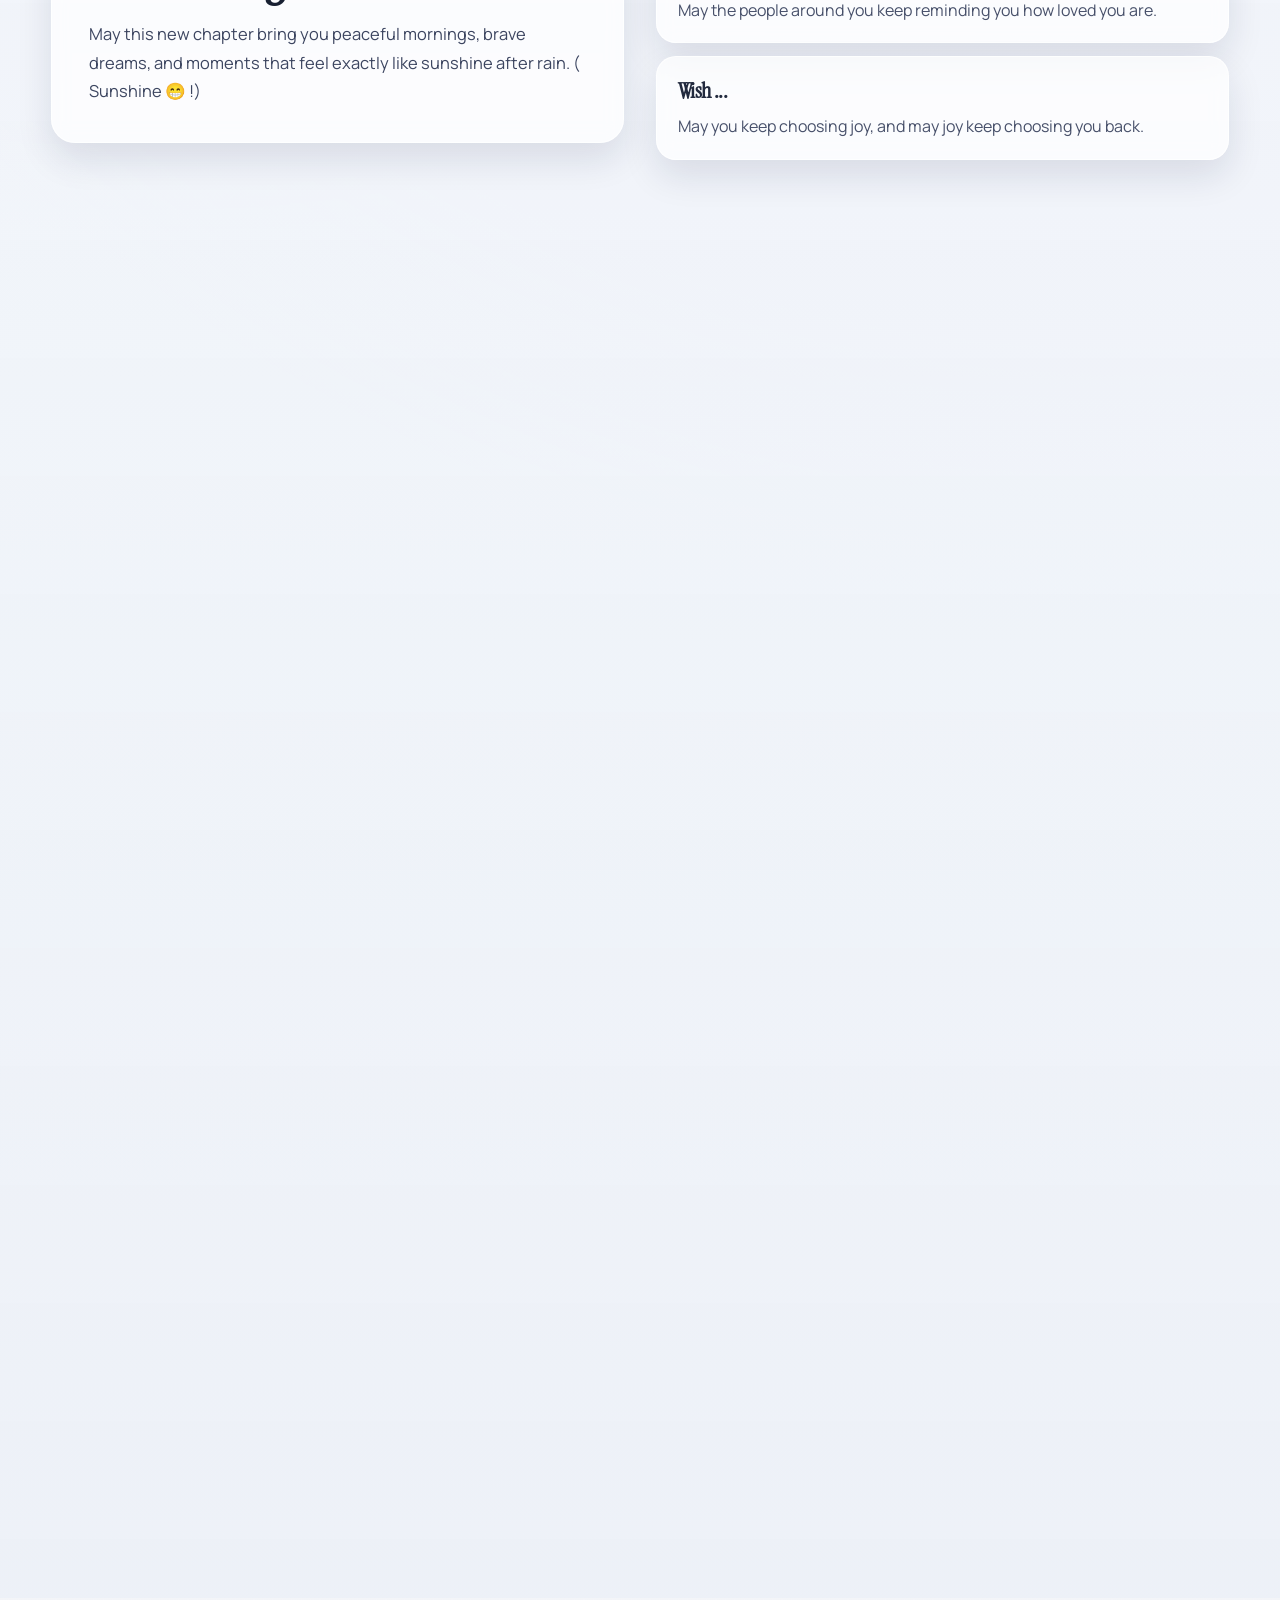
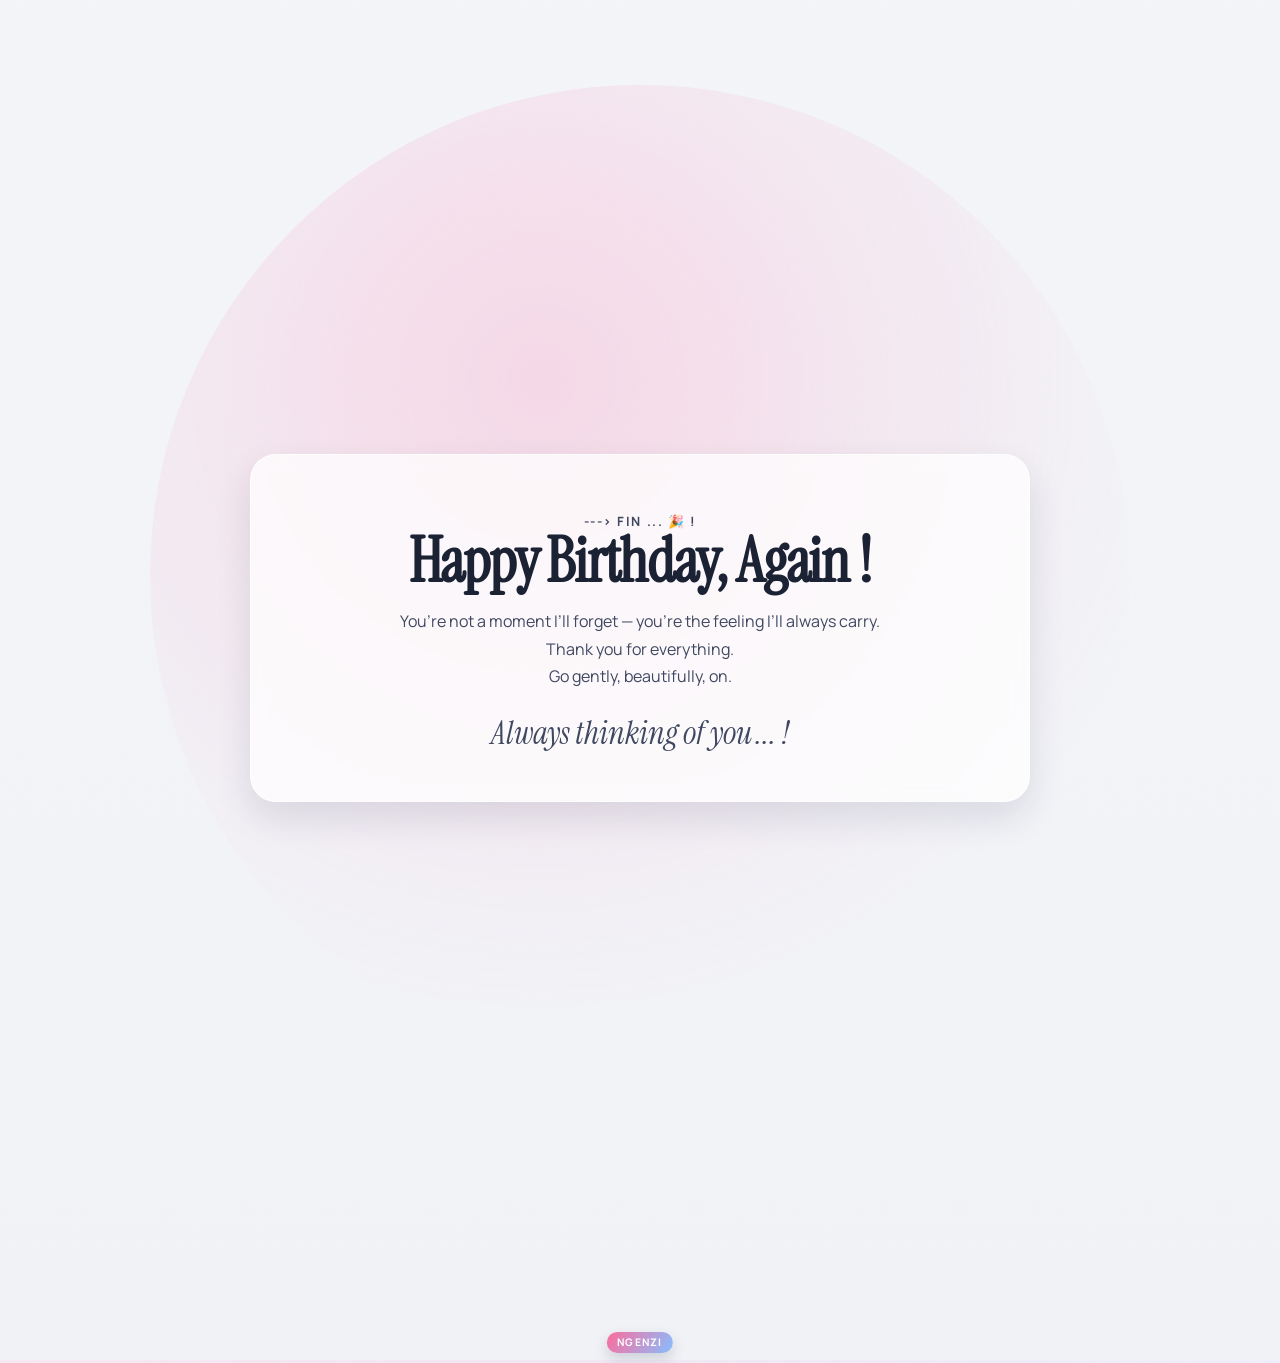
==== commit d67e9ffa: "Fix footer balloons on mobile Safari and bust cached assets" ====
--- a/index.html
+++ b/index.html
@@ -2,14 +2,14 @@
 <html lang="en">
 <head>
   <meta charset="UTF-8" />
-  <meta name="viewport" content="width=device-width, initial-scale=1.0" />
+  <meta name="viewport" content="width=device-width, initial-scale=1.0, viewport-fit=cover" />
   <title>Happy Birthday, Sifa</title>
   <meta name="description" content="An animated birthday story for Sifa with engaging scroll effects and music." />
   <link rel="preconnect" href="https://fonts.googleapis.com" />
   <link rel="preconnect" href="https://fonts.gstatic.com" crossorigin />
   <link href="https://fonts.googleapis.com/css2?family=Instrument+Serif:ital@0;1&family=Manrope:wght@400;500;600;700&display=swap" rel="stylesheet" />
   <link rel="icon" href="assets/heart-favicon.svg" type="image/svg+xml" />
-  <link rel="stylesheet" href="styles.css" />
+  <link rel="stylesheet" href="styles.css?v=20260528b" />
 </head>
 <body>
   <div class="scroll-meter" aria-hidden="true"><span id="scroll-progress"></span></div>
@@ -109,6 +109,6 @@
     <span aria-hidden="true">⤓</span>
   </button>
 
-  <script src="script.js"></script>
+  <script src="script.js?v=20260528b"></script>
 </body>
 </html>
--- a/styles.css
+++ b/styles.css
@@ -505,7 +505,7 @@
   left: 50%;
   bottom: calc(0.45rem + env(safe-area-inset-bottom));
   transform: translateX(-50%);
-  z-index: 2;
+  z-index: 3;
   display: inline-block;
   padding: 0.22rem 0.65rem;
   border-radius: 999px;
@@ -522,20 +522,24 @@
   position: absolute;
   left: 0;
   right: 0;
-  bottom: calc(0.7rem + env(safe-area-inset-bottom));
-  height: 0;
+  bottom: calc(0.4rem + env(safe-area-inset-bottom));
+  height: 2.1rem;
+  overflow: visible;
   pointer-events: none;
-  z-index: 1;
+  z-index: 2;
 }
 
 .footer-balloon {
   position: absolute;
-  bottom: 0;
+  bottom: 0.15rem;
   width: clamp(18px, 2.5vw, 28px);
   aspect-ratio: 0.84;
   border-radius: 55% 55% 50% 50%;
   opacity: 0;
+  -webkit-animation: footer-balloon-rise 7.8s ease-in-out infinite;
   animation: footer-balloon-rise 7.8s ease-in-out infinite;
+  transform: translate3d(0, 0, 0);
+  will-change: transform, opacity;
   box-shadow: inset -6px -10px 16px rgba(0, 0, 0, 0.08);
 }
 
@@ -600,6 +604,23 @@
   }
 }
 
+@-webkit-keyframes footer-balloon-rise {
+  0% {
+    -webkit-transform: translateY(0) translateX(0) scale(0.94);
+    opacity: 0;
+  }
+  16% {
+    opacity: 0.5;
+  }
+  78% {
+    opacity: 0.45;
+  }
+  100% {
+    -webkit-transform: translateY(-48vh) translateX(12px) scale(1.02);
+    opacity: 0;
+  }
+}
+
 .reveal {
   opacity: 0;
   transform: translateY(26px) scale(0.985);
@@ -683,8 +704,6 @@
 
 @media (prefers-reduced-motion: reduce) {
   .layer,
-  .balloon,
-  .footer-balloon,
   .reveal,
   button,
   #scroll-progress {
